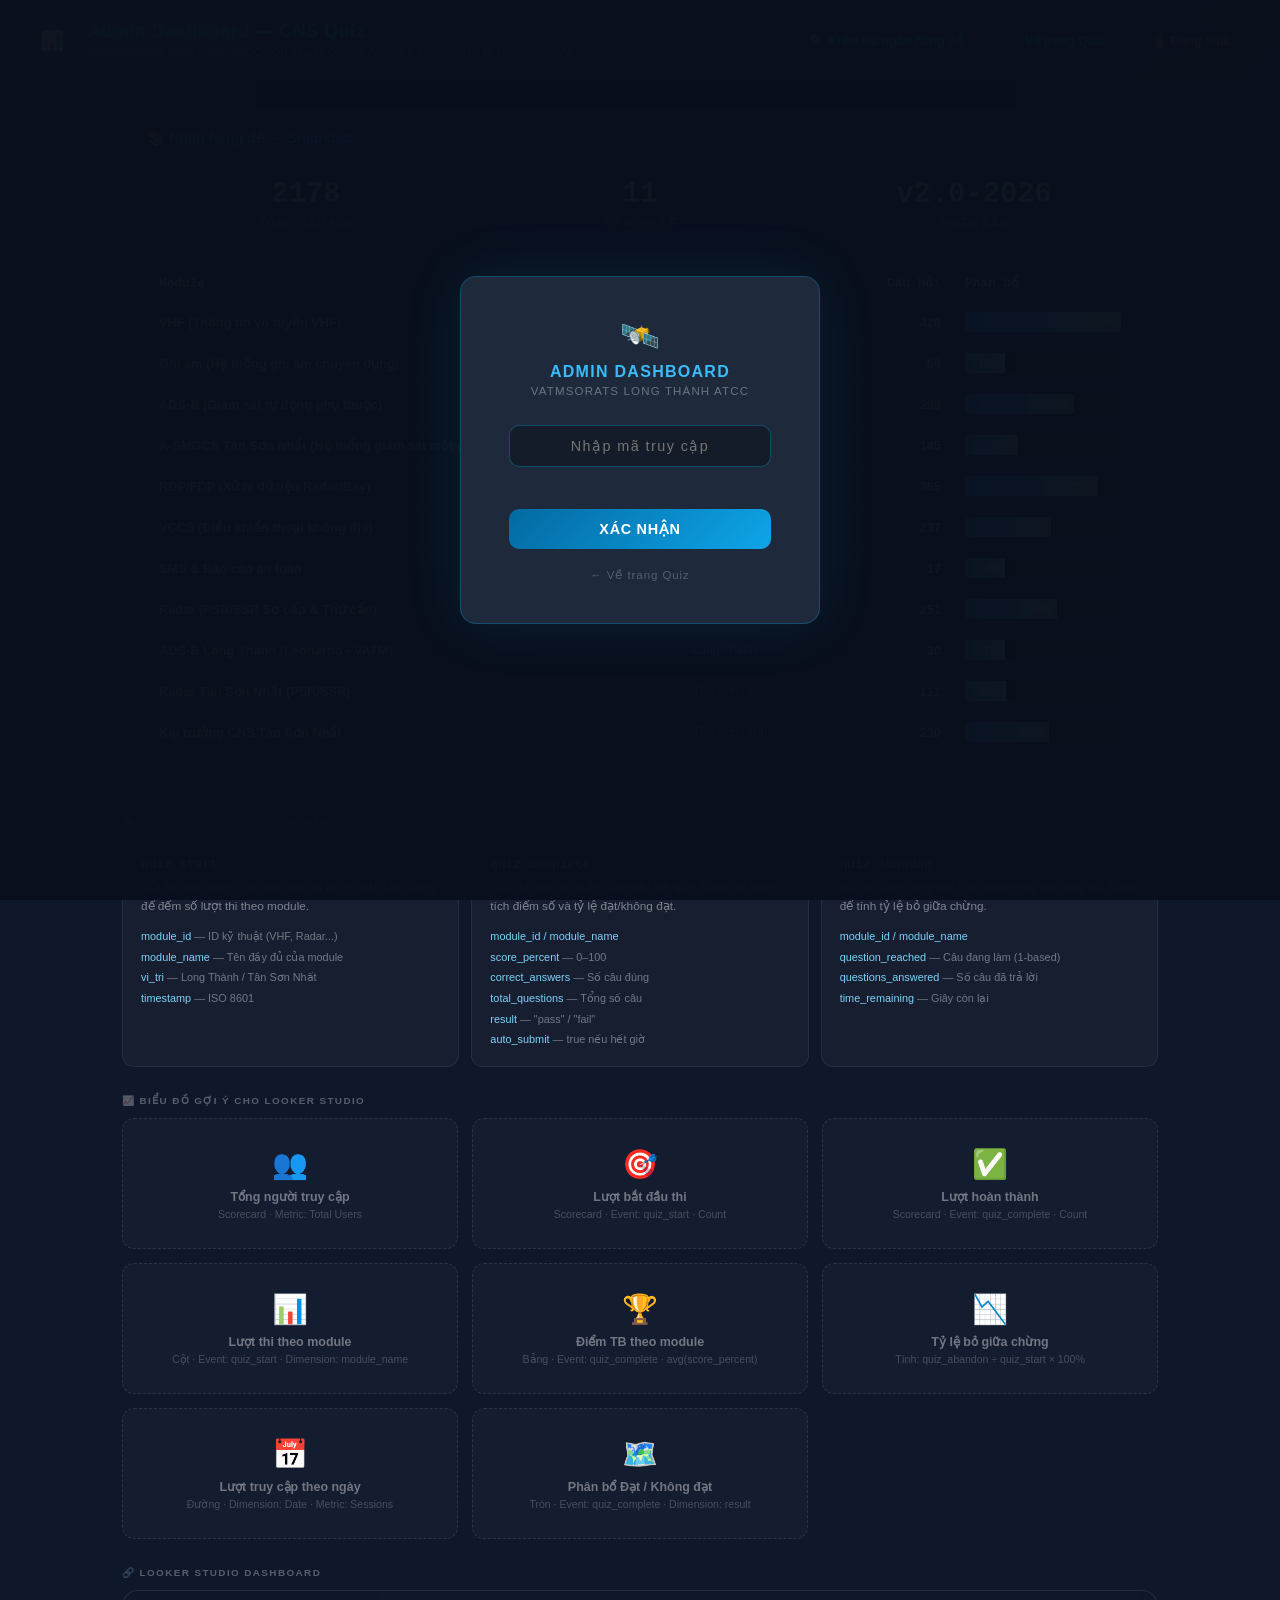
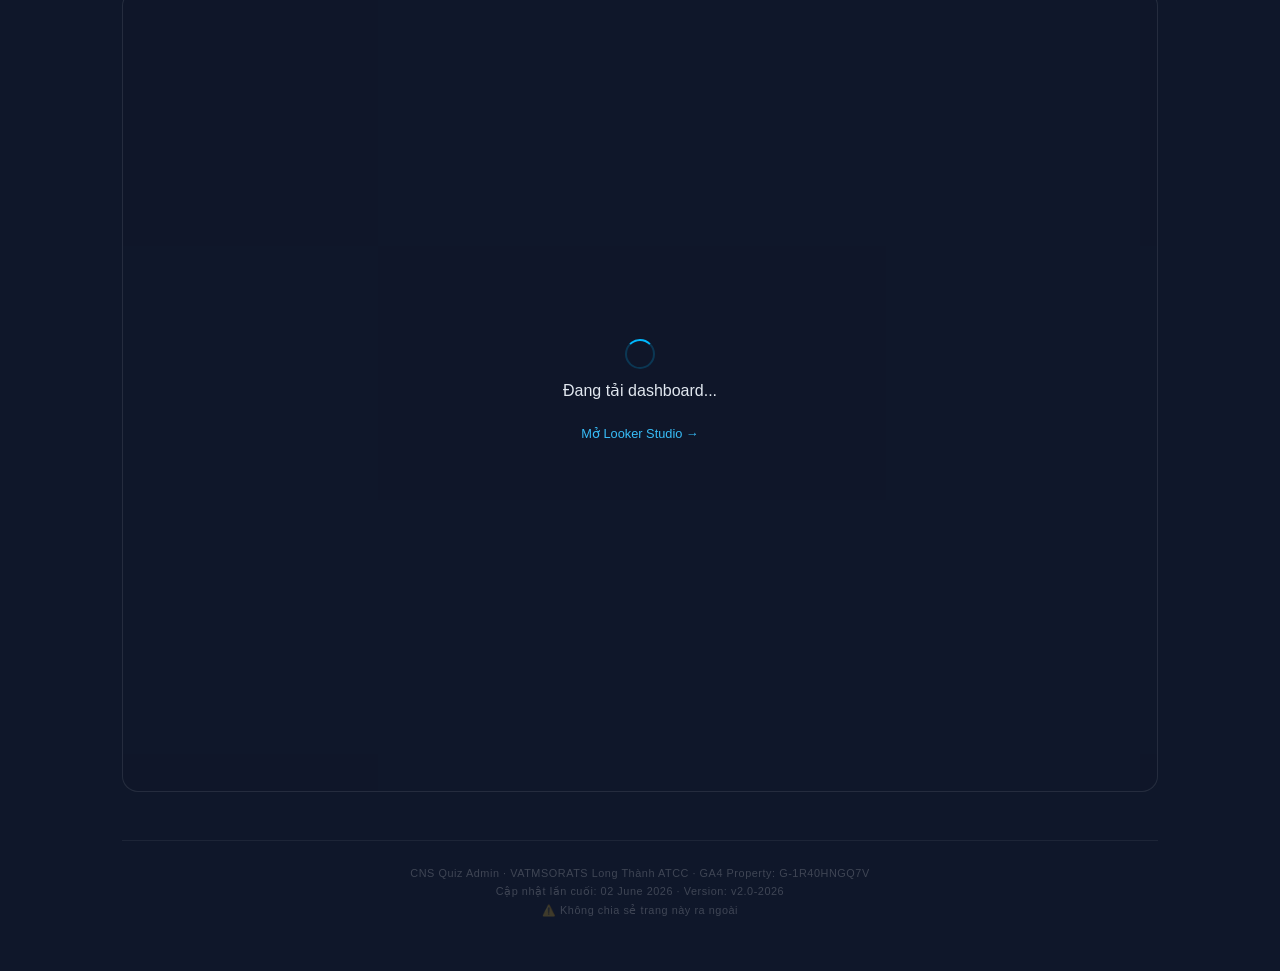
==== admin.html @ 186f0f6c "fix: admin.html - extract location from moduleName (Long Thành / Tân Sơn Nhất)" ====
<!DOCTYPE html>
<html lang="vi">
<head>
  <meta charset="UTF-8">
  <meta name="viewport" content="width=device-width, initial-scale=1.0">
  <title>Admin Dashboard — CNS Quiz VATMSORATS</title>
  <!-- Admin Access Control -->
  <script>
  (function() {
    const PASS = btoa('longthanhtwr');
    const KEY  = 'admin_auth';
    if (sessionStorage.getItem(KEY) === 'ok') return;
    const overlay = document.createElement('div');
    overlay.id = 'auth-overlay';
    overlay.style.cssText = `
      position:fixed;inset:0;z-index:99999;
      background:rgba(10,15,28,0.97);
      display:flex;align-items:center;justify-content:center;
      font-family:'Segoe UI',sans-serif;
    `;
    overlay.innerHTML = `
      <div style="
        background:#1e293b;border:1px solid rgba(0,185,255,0.25);
        border-radius:16px;padding:40px 48px;text-align:center;
        max-width:360px;width:90%;box-shadow:0 0 60px rgba(0,185,255,0.1);
      ">
        <div style="font-size:2rem;margin-bottom:8px">🛰️</div>
        <div style="font-size:1rem;font-weight:700;color:#38bdf8;
          letter-spacing:.08em;margin-bottom:4px">
          ADMIN DASHBOARD
        </div>
        <div style="font-size:0.72rem;color:rgba(255,255,255,0.35);
          letter-spacing:.1em;text-transform:uppercase;margin-bottom:28px">
          VATMSORATS Long Thành ATCC
        </div>
        <input id="auth-input" type="password"
          placeholder="Nhập mã truy cập"
          style="
            width:100%;padding:12px 16px;border-radius:10px;
            border:1px solid rgba(0,185,255,0.3);
            background:rgba(0,0,0,0.3);color:#e2e8f0;
            font-size:0.9rem;outline:none;margin-bottom:12px;
            text-align:center;letter-spacing:.1em;
            transition:all 0.1s ease;
          "
        />
        <div id="auth-err" style="
          color:#f87171;font-size:0.75rem;
          min-height:18px;margin-bottom:12px;
        "></div>
        <button id="auth-btn" style="
          width:100%;padding:12px;border-radius:10px;
          background:linear-gradient(135deg,#0369a1,#0ea5e9);
          border:none;color:#fff;font-size:0.9rem;font-weight:600;
          cursor:pointer;letter-spacing:.05em;
          transition:background 0.2s;
        ">XÁC NHẬN</button>
        <div style="margin-top:16px">
          <a href="index.html" style="
            color:rgba(255,255,255,0.25);font-size:0.72rem;
            text-decoration:none;letter-spacing:.08em;
          ">← Về trang Quiz</a>
        </div>
      </div>
    `;
    document.documentElement.appendChild(overlay);
    function shake() {
      const input = document.getElementById('auth-input');
      input.style.animation = 'shake 0.3s ease-in-out 2';
      setTimeout(() => { input.style.animation = ''; }, 600);
    }
    function check() {
      const val = document.getElementById('auth-input').value.trim();
      if (btoa(val) === PASS) {
        sessionStorage.setItem(KEY, 'ok');
        overlay.remove();
      } else {
        const err = document.getElementById('auth-err');
        err.textContent = '❌ Mã không đúng — thử lại';
        document.getElementById('auth-input').value = '';
        document.getElementById('auth-input').focus();
        shake();
        setTimeout(() => { err.textContent = ''; }, 3000);
      }
    }
    document.addEventListener('DOMContentLoaded', function() {
      const style = document.createElement('style');
      style.textContent = `
        @keyframes shake {
          0%, 100% { transform: translateX(0); }
          25% { transform: translateX(-10px); }
          75% { transform: translateX(10px); }
        }
      `;
      document.head.appendChild(style);
      document.getElementById('auth-btn').addEventListener('click', check);
      document.getElementById('auth-input').addEventListener('keydown', function(e) {
        if (e.key === 'Enter') check();
      });
      document.getElementById('auth-input').focus();
    });
  })();
  </script>
  <!-- Google Analytics 4 — G-1R40HNGQ7V -->
  <script async src="https://www.googletagmanager.com/gtag/js?id=G-1R40HNGQ7V"></script>
  <script>
    window.dataLayer = window.dataLayer || [];
    function gtag(){dataLayer.push(arguments);}
    gtag('js', new Date());
    gtag('config', 'G-1R40HNGQ7V', { page_title: 'CNS Quiz Admin Dashboard' });
  </script>
  <style>
    * { margin: 0; padding: 0; box-sizing: border-box; }
    body {
      font-family: 'Segoe UI', sans-serif;
      background: #0f172a;
      color: #e2e8f0;
      min-height: 100vh;
    }
    .header {
      background: linear-gradient(135deg, #1e3a5f, #0f172a);
      padding: 20px 32px;
      border-bottom: 1px solid rgba(0,185,255,0.2);
      display: flex;
      align-items: center;
      gap: 16px;
    }
    .header-icon {
      width: 40px; height: 40px;
      background: rgba(0,185,255,0.12);
      border: 1px solid rgba(0,185,255,0.3);
      border-radius: 10px;
      display: flex; align-items: center; justify-content: center;
      font-size: 1.2rem;
    }
    .header h1 { font-size: 1.1rem; font-weight: 700; color: #00b9ff; letter-spacing: 0.04em; }
    .header p  { font-size: 0.72rem; color: rgba(255,255,255,0.38); margin-top: 3px; }
    .header-actions {
      margin-left: auto;
      display: flex;
      gap: 12px;
      align-items: center;
    }
    .nav-btn {
      padding: 8px 16px;
      background: rgba(0,185,255,0.08);
      border: 1px solid rgba(0,185,255,0.25);
      border-radius: 8px;
      color: #00b9ff;
      text-decoration: none;
      font-size: 0.78rem;
      font-weight: 600;
      transition: background 0.2s;
      cursor: pointer;
      white-space: nowrap;
    }
    .nav-btn:hover { background: rgba(0,185,255,0.18); }

    .logout-btn {
      padding: 8px 16px;
      background: rgba(239, 68, 68, 0.08);
      border: 1px solid rgba(239, 68, 68, 0.25);
      border-radius: 8px;
      color: #f87171;
      font-size: 0.78rem;
      font-weight: 600;
      transition: background 0.2s;
      cursor: pointer;
      white-space: nowrap;
    }
    .logout-btn:hover { background: rgba(239, 68, 68, 0.18); }

    .container { padding: 28px 32px; max-width: 1100px; margin: 0 auto; }

    .section-label {
      font-size: 0.62rem; font-weight: 700;
      color: rgba(255,255,255,0.3);
      letter-spacing: 0.14em; text-transform: uppercase;
      margin: 28px 0 12px;
    }

    /* ── Stats Snapshot ── */
    .stats-snapshot {
      background: rgba(255,255,255,0.03);
      border: 1px solid rgba(0,185,255,0.2);
      border-radius: 14px;
      padding: 20px 24px;
      margin-bottom: 24px;
    }
    .stats-snapshot h2 {
      font-size: 0.9rem; font-weight: 700; color: #00b9ff;
      margin-bottom: 16px;
      display: flex; align-items: center; gap: 8px;
    }
    .stats-header {
      display: grid;
      grid-template-columns: repeat(auto-fit, minmax(180px, 1fr));
      gap: 16px;
      margin-bottom: 20px;
    }
    .stat-card {
      background: rgba(0,185,255,0.08);
      border: 1px solid rgba(0,185,255,0.15);
      border-radius: 10px;
      padding: 14px 16px;
      text-align: center;
    }
    .stat-card .stat-value {
      font-size: 1.8rem; font-weight: 700; color: #7ff0c4;
      font-family: 'Courier New', monospace;
    }
    .stat-card .stat-label {
      font-size: 0.7rem; color: rgba(255,255,255,0.5);
      text-transform: uppercase;
      letter-spacing: 0.08em;
      margin-top: 6px;
    }
    .modules-table {
      width: 100%;
      border-collapse: collapse;
      font-size: 0.8rem;
      margin-bottom: 16px;
    }
    .modules-table th {
      text-align: left;
      padding: 10px 12px;
      border-bottom: 1px solid rgba(0,185,255,0.2);
      color: #7ff0c4;
      font-weight: 700;
      font-family: 'Courier New', monospace;
    }
    .modules-table td {
      padding: 10px 12px;
      border-bottom: 1px solid rgba(255,255,255,0.05);
      color: rgba(255,255,255,0.7);
    }
    .modules-table tr:last-child td {
      border-bottom: none;
    }
    .bar-container {
      background: rgba(0,0,0,0.2);
      border-radius: 4px;
      height: 20px;
      overflow: hidden;
      display: flex;
      align-items: center;
      min-width: 60px;
    }
    .bar-fill {
      background: linear-gradient(90deg, #0ea5e9, #7ff0c4);
      height: 100%;
      display: flex;
      align-items: center;
      justify-content: flex-end;
      padding-right: 6px;
      font-size: 0.65rem;
      font-weight: 700;
      color: #fff;
    }

    /* ── Alert / notice ── */
    .alert {
      display: flex; gap: 14px; align-items: flex-start;
      border-radius: 12px; padding: 16px 20px; margin-bottom: 20px;
      font-size: 0.8rem; line-height: 1.65;
    }
    .alert-warn {
      background: rgba(245,158,11,0.08);
      border: 1px solid rgba(245,158,11,0.25);
      color: rgba(255,255,255,0.65);
    }
    .alert-warn .alert-icon { color: #f59e0b; font-size: 1.1rem; flex-shrink: 0; margin-top: 2px; }
    .alert-warn strong { color: #fbbf24; }

    .alert-info {
      background: rgba(0,185,255,0.06);
      border: 1px solid rgba(0,185,255,0.18);
      color: rgba(255,255,255,0.6);
    }
    .alert-info .alert-icon { color: #00b9ff; font-size: 1.1rem; flex-shrink: 0; margin-top: 2px; }
    .alert-info strong { color: #38bdf8; }
    .alert-info code {
      background: rgba(0,185,255,0.12); border-radius: 4px;
      padding: 1px 6px; font-size: 0.78rem; color: #7dd3fc;
    }

    /* ── Steps card ── */
    .steps-card {
      background: rgba(255,255,255,0.03);
      border: 1px solid rgba(255,255,255,0.07);
      border-radius: 14px;
      padding: 20px 24px;
      margin-bottom: 16px;
    }
    .steps-card h3 {
      font-size: 0.82rem; font-weight: 700; color: #00b9ff; margin-bottom: 14px;
      display: flex; align-items: center; gap: 8px;
    }
    .steps-card ol {
      padding-left: 18px;
      font-size: 0.78rem; color: rgba(255,255,255,0.55); line-height: 2.1;
    }
    .steps-card ol li strong { color: rgba(255,255,255,0.85); }
    .steps-card a { color: #38bdf8; text-underline-offset: 3px; }

    /* ── Events reference table ── */
    .events-grid {
      display: grid;
      grid-template-columns: repeat(auto-fill, minmax(300px, 1fr));
      gap: 12px;
      margin-bottom: 24px;
    }
    .event-card {
      background: rgba(255,255,255,0.03);
      border: 1px solid rgba(255,255,255,0.07);
      border-radius: 12px;
      padding: 16px 18px;
    }
    .event-card .event-name {
      font-family: monospace; font-size: 0.8rem; font-weight: 700;
      color: #a78bfa; margin-bottom: 6px;
    }
    .event-card .event-desc {
      font-size: 0.74rem; color: rgba(255,255,255,0.45); line-height: 1.6; margin-bottom: 10px;
    }
    .event-card .params { font-size: 0.68rem; color: rgba(255,255,255,0.3); line-height: 1.9; }
    .event-card .param-key { color: #7dd3fc; }
    .event-card .param-val { color: rgba(255,255,255,0.4); }

    /* ── Charts placeholder ── */
    .charts-grid {
      display: grid;
      grid-template-columns: repeat(auto-fill, minmax(260px, 1fr));
      gap: 14px; margin-bottom: 24px;
    }
    .chart-placeholder {
      background: rgba(255,255,255,0.025);
      border: 1px dashed rgba(255,255,255,0.1);
      border-radius: 12px;
      padding: 28px 16px;
      text-align: center;
    }
    .chart-placeholder .chart-icon { font-size: 1.8rem; margin-bottom: 8px; }
    .chart-placeholder .chart-name { font-size: 0.78rem; font-weight: 700; color: rgba(255,255,255,0.4); }
    .chart-placeholder .chart-desc { font-size: 0.66rem; color: rgba(255,255,255,0.22); margin-top: 4px; }

    /* ── Embed wrap ── */
    .embed-wrap {
      background: rgba(255,255,255,0.025);
      border: 1px solid rgba(255,255,255,0.07);
      border-radius: 16px;
      overflow: hidden;
      position: relative;
    }
    .embed-placeholder {
      padding: 56px 32px; text-align: center;
      color: rgba(255,255,255,0.18); font-size: 0.82rem; line-height: 2;
    }
    .embed-placeholder span {
      display: block; font-size: 0.68rem;
      color: rgba(255,255,255,0.12); margin-top: 6px;
    }
    .embed-loading {
      display: none;
      position: absolute; top: 0; left: 0; right: 0; bottom: 0;
      background: rgba(15,23,42,0.9);
      border-radius: 16px;
      display: flex;
      align-items: center;
      justify-content: center;
      flex-direction: column;
      gap: 12px;
      z-index: 10;
    }
    .embed-loading.active {
      display: flex;
    }
    .spinner {
      width: 30px; height: 30px;
      border: 2px solid rgba(0,185,255,0.2);
      border-top-color: #00b9ff;
      border-radius: 50%;
      animation: spin 0.8s linear infinite;
    }
    @keyframes spin {
      to { transform: rotate(360deg); }
    }
    .embed-fallback {
      margin-top: 12px;
    }
    .embed-fallback a {
      color: #38bdf8;
      text-decoration: none;
      font-size: 0.8rem;
    }
    .embed-fallback a:hover { text-decoration: underline; }

    /* ── Footer ── */
    .footer {
      margin-top: 48px; padding: 20px 0;
      border-top: 1px solid rgba(255,255,255,0.06);
      font-size: 0.68rem; color: rgba(255,255,255,0.2);
      text-align: center; letter-spacing: 0.05em;
    }
    .footer-line {
      margin: 6px 0;
    }

    @media (max-width: 640px) {
      .header { flex-direction: column; align-items: flex-start; gap: 12px; }
      .header-actions { width: 100%; margin-left: 0; gap: 8px; flex-wrap: wrap; }
      .nav-btn, .logout-btn { flex: 1; min-width: 120px; }
      .modules-table { font-size: 0.7rem; }
      .modules-table th, .modules-table td { padding: 8px 10px; }
    }
  </style>
</head>
<body>

<!-- HEADER -->
<div class="header">
  <div class="header-icon">📊</div>
  <div>
    <h1>Admin Dashboard — CNS Quiz</h1>
    <p>VATMSORATS Long Thành ATCC · Dữ liệu từ Google Analytics 4 · Property: G-1R40HNGQ7V</p>
  </div>
  <div class="header-actions">
    <a href="check.html" class="nav-btn" target="_blank">🔍 Kiểm tra ngân hàng đề</a>
    <a href="index.html" class="nav-btn">← Về trang Quiz</a>
    <button class="logout-btn" id="logout-btn">🚪 Đăng xuất</button>
  </div>
</div>

<div class="container">

  <!-- STATS SNAPSHOT -->
  <div class="stats-snapshot">
    <h2>📚 Ngân hàng đề — Snapshot</h2>
    <div class="stats-header">
      <div class="stat-card">
        <div class="stat-value" id="total-questions">0</div>
        <div class="stat-label">Tổng câu hỏi</div>
      </div>
      <div class="stat-card">
        <div class="stat-value" id="total-modules">0</div>
        <div class="stat-label">Số Module</div>
      </div>
      <div class="stat-card">
        <div class="stat-value">v2.0-2026</div>
        <div class="stat-label">Phiên bản</div>
      </div>
    </div>
    <table class="modules-table">
      <thead>
        <tr>
          <th>Module</th>
          <th>Vị trí</th>
          <th style="text-align: right;">Câu hỏi</th>
          <th style="width: 180px;">Phân bổ</th>
        </tr>
      </thead>
      <tbody id="modules-tbody">
        <tr><td colspan="4" style="text-align: center; padding: 20px;">Đang tải dữ liệu...</td></tr>
      </tbody>
    </table>
  </div>

  <!-- EVENTS REFERENCE -->
  <div class="section-label">📡 Custom Events đã tích hợp</div>

  <div class="events-grid">
    <div class="event-card">
      <div class="event-name">quiz_start</div>
      <div class="event-desc">Gửi khi user bấm "Vào làm bài" và bài thi bắt đầu. Dùng để đếm số lượt thi theo module.</div>
      <div class="params">
        <div><span class="param-key">module_id</span> <span class="param-val">— ID kỹ thuật (VHF, Radar...)</span></div>
        <div><span class="param-key">module_name</span> <span class="param-val">— Tên đầy đủ của module</span></div>
        <div><span class="param-key">vi_tri</span> <span class="param-val">— Long Thành / Tân Sơn Nhất</span></div>
        <div><span class="param-key">timestamp</span> <span class="param-val">— ISO 8601</span></div>
      </div>
    </div>

    <div class="event-card">
      <div class="event-name">quiz_complete</div>
      <div class="event-desc">Gửi khi nộp bài (bấm nút hoặc hết giờ). Dùng để phân tích điểm số và tỷ lệ đạt/không đạt.</div>
      <div class="params">
        <div><span class="param-key">module_id / module_name</span></div>
        <div><span class="param-key">score_percent</span> <span class="param-val">— 0–100</span></div>
        <div><span class="param-key">correct_answers</span> <span class="param-val">— Số câu đúng</span></div>
        <div><span class="param-key">total_questions</span> <span class="param-val">— Tổng số câu</span></div>
        <div><span class="param-key">result</span> <span class="param-val">— "pass" / "fail"</span></div>
        <div><span class="param-key">auto_submit</span> <span class="param-val">— true nếu hết giờ</span></div>
      </div>
    </div>

    <div class="event-card">
      <div class="event-name">quiz_abandon</div>
      <div class="event-desc">Gửi khi user đóng tab / rời trang trong khi đang thi. Dùng để tính tỷ lệ bỏ giữa chừng.</div>
      <div class="params">
        <div><span class="param-key">module_id / module_name</span></div>
        <div><span class="param-key">question_reached</span> <span class="param-val">— Câu đang làm (1-based)</span></div>
        <div><span class="param-key">questions_answered</span> <span class="param-val">— Số câu đã trả lời</span></div>
        <div><span class="param-key">time_remaining</span> <span class="param-val">— Giây còn lại</span></div>
      </div>
    </div>
  </div>

  <!-- BIỂU ĐỒ GỢI Ý -->
  <div class="section-label">📈 Biểu đồ gợi ý cho Looker Studio</div>

  <div class="charts-grid">
    <div class="chart-placeholder">
      <div class="chart-icon">👥</div>
      <div class="chart-name">Tổng người truy cập</div>
      <div class="chart-desc">Scorecard · Metric: Total Users</div>
    </div>
    <div class="chart-placeholder">
      <div class="chart-icon">🎯</div>
      <div class="chart-name">Lượt bắt đầu thi</div>
      <div class="chart-desc">Scorecard · Event: quiz_start · Count</div>
    </div>
    <div class="chart-placeholder">
      <div class="chart-icon">✅</div>
      <div class="chart-name">Lượt hoàn thành</div>
      <div class="chart-desc">Scorecard · Event: quiz_complete · Count</div>
    </div>
    <div class="chart-placeholder">
      <div class="chart-icon">📊</div>
      <div class="chart-name">Lượt thi theo module</div>
      <div class="chart-desc">Cột · Event: quiz_start · Dimension: module_name</div>
    </div>
    <div class="chart-placeholder">
      <div class="chart-icon">🏆</div>
      <div class="chart-name">Điểm TB theo module</div>
      <div class="chart-desc">Bảng · Event: quiz_complete · avg(score_percent)</div>
    </div>
    <div class="chart-placeholder">
      <div class="chart-icon">📉</div>
      <div class="chart-name">Tỷ lệ bỏ giữa chừng</div>
      <div class="chart-desc">Tính: quiz_abandon ÷ quiz_start × 100%</div>
    </div>
    <div class="chart-placeholder">
      <div class="chart-icon">📅</div>
      <div class="chart-name">Lượt truy cập theo ngày</div>
      <div class="chart-desc">Đường · Dimension: Date · Metric: Sessions</div>
    </div>
    <div class="chart-placeholder">
      <div class="chart-icon">🗺️</div>
      <div class="chart-name">Phân bổ Đạt / Không đạt</div>
      <div class="chart-desc">Tròn · Event: quiz_complete · Dimension: result</div>
    </div>
  </div>

  <!-- EMBED LOOKER STUDIO -->
  <div class="section-label">🔗 Looker Studio Dashboard</div>

  <div class="embed-wrap">
    <div class="embed-loading active" id="embed-loading">
      <div class="spinner"></div>
      <div>Đang tải dashboard...</div>
      <div class="embed-fallback">
        <a href="https://datastudio.google.com/embed/reporting/55b16826-03f7-49b2-8b88-ed35470ecead/page/v1VzF" target="_blank">Mở Looker Studio →</a>
      </div>
    </div>
    <iframe
      width="100%"
      height="800"
      src="https://datastudio.google.com/embed/reporting/55b16826-03f7-49b2-8b88-ed35470ecead/page/v1VzF"
      frameborder="0"
      style="border:0;display:block;width:100%;min-height:800px"
      allowfullscreen
      sandbox="allow-storage-access-by-user-activation allow-scripts allow-same-origin allow-popups allow-popups-to-escape-sandbox"
      onload="document.getElementById('embed-loading').classList.remove('active')">
    </iframe>
  </div>

  <div class="footer">
    <div class="footer-line">CNS Quiz Admin · VATMSORATS Long Thành ATCC · GA4 Property: G-1R40HNGQ7V</div>
    <div class="footer-line">Cập nhật lần cuối: 02 June 2026 · Version: v2.0-2026</div>
    <div class="footer-line">⚠️ Không chia sẻ trang này ra ngoài</div>
  </div>

</div>

<!-- Load Questions Bank & Initialize Stats -->
<script src="js/questions.js"></script>
<script>
  // Logout button
  document.getElementById('logout-btn').addEventListener('click', function() {
    sessionStorage.removeItem('admin_auth');
    location.reload();
  });

  // Auto-hide iframe loading placeholder after 3 seconds (fallback)
  setTimeout(function() {
    const embedLoading = document.getElementById('embed-loading');
    if (embedLoading && embedLoading.classList.contains('active')) {
      embedLoading.classList.remove('active');
    }
  }, 3000);

  // Load stats from questionBank
  function loadStats() {
    if (typeof questionBank === 'undefined') {
      console.warn('questionBank not loaded');
      return;
    }

    const modules = {};
    let totalQuestions = 0;

    // Parse questionBank to extract module data
    for (const q of questionBank) {
      const moduleId = q.module || 'Unknown';
      const moduleName = q.moduleName || moduleId;

      // Extract location from moduleName
      let viTri = '—';
      if (moduleName.includes('Long Thành')) {
        viTri = 'Long Thành';
      } else if (moduleName.includes('Tân Sơn Nhất') || moduleName.includes('TSN')) {
        viTri = 'Tân Sơn Nhất';
      }

      if (!modules[moduleId]) {
        modules[moduleId] = {
          name: moduleName,
          viTri: viTri,
          count: 0
        };
      }
      modules[moduleId].count++;
      totalQuestions++;
    }

    // Update total stats
    document.getElementById('total-questions').textContent = totalQuestions;
    document.getElementById('total-modules').textContent = Object.keys(modules).length;

    // Build modules table
    const tbody = document.getElementById('modules-tbody');
    tbody.innerHTML = '';

    const maxCount = Math.max(...Object.values(modules).map(m => m.count));

    for (const [moduleId, data] of Object.entries(modules)) {
      const percent = Math.round((data.count / maxCount) * 100);
      const row = document.createElement('tr');
      row.innerHTML = `
        <td><strong>${data.name}</strong></td>
        <td style="font-size: 0.75rem; color: rgba(255,255,255,0.5);">${data.viTri}</td>
        <td style="text-align: right; font-weight: 600; color: #7ff0c4;">${data.count}</td>
        <td>
          <div class="bar-container">
            <div class="bar-fill" style="width: ${percent}%; min-width: 40px;">
              ${data.count > 0 ? percent + '%' : ''}
            </div>
          </div>
        </td>
      `;
      tbody.appendChild(row);
    }
  }

  // Initialize on page load
  document.addEventListener('DOMContentLoaded', loadStats);
</script>

</body>
</html>
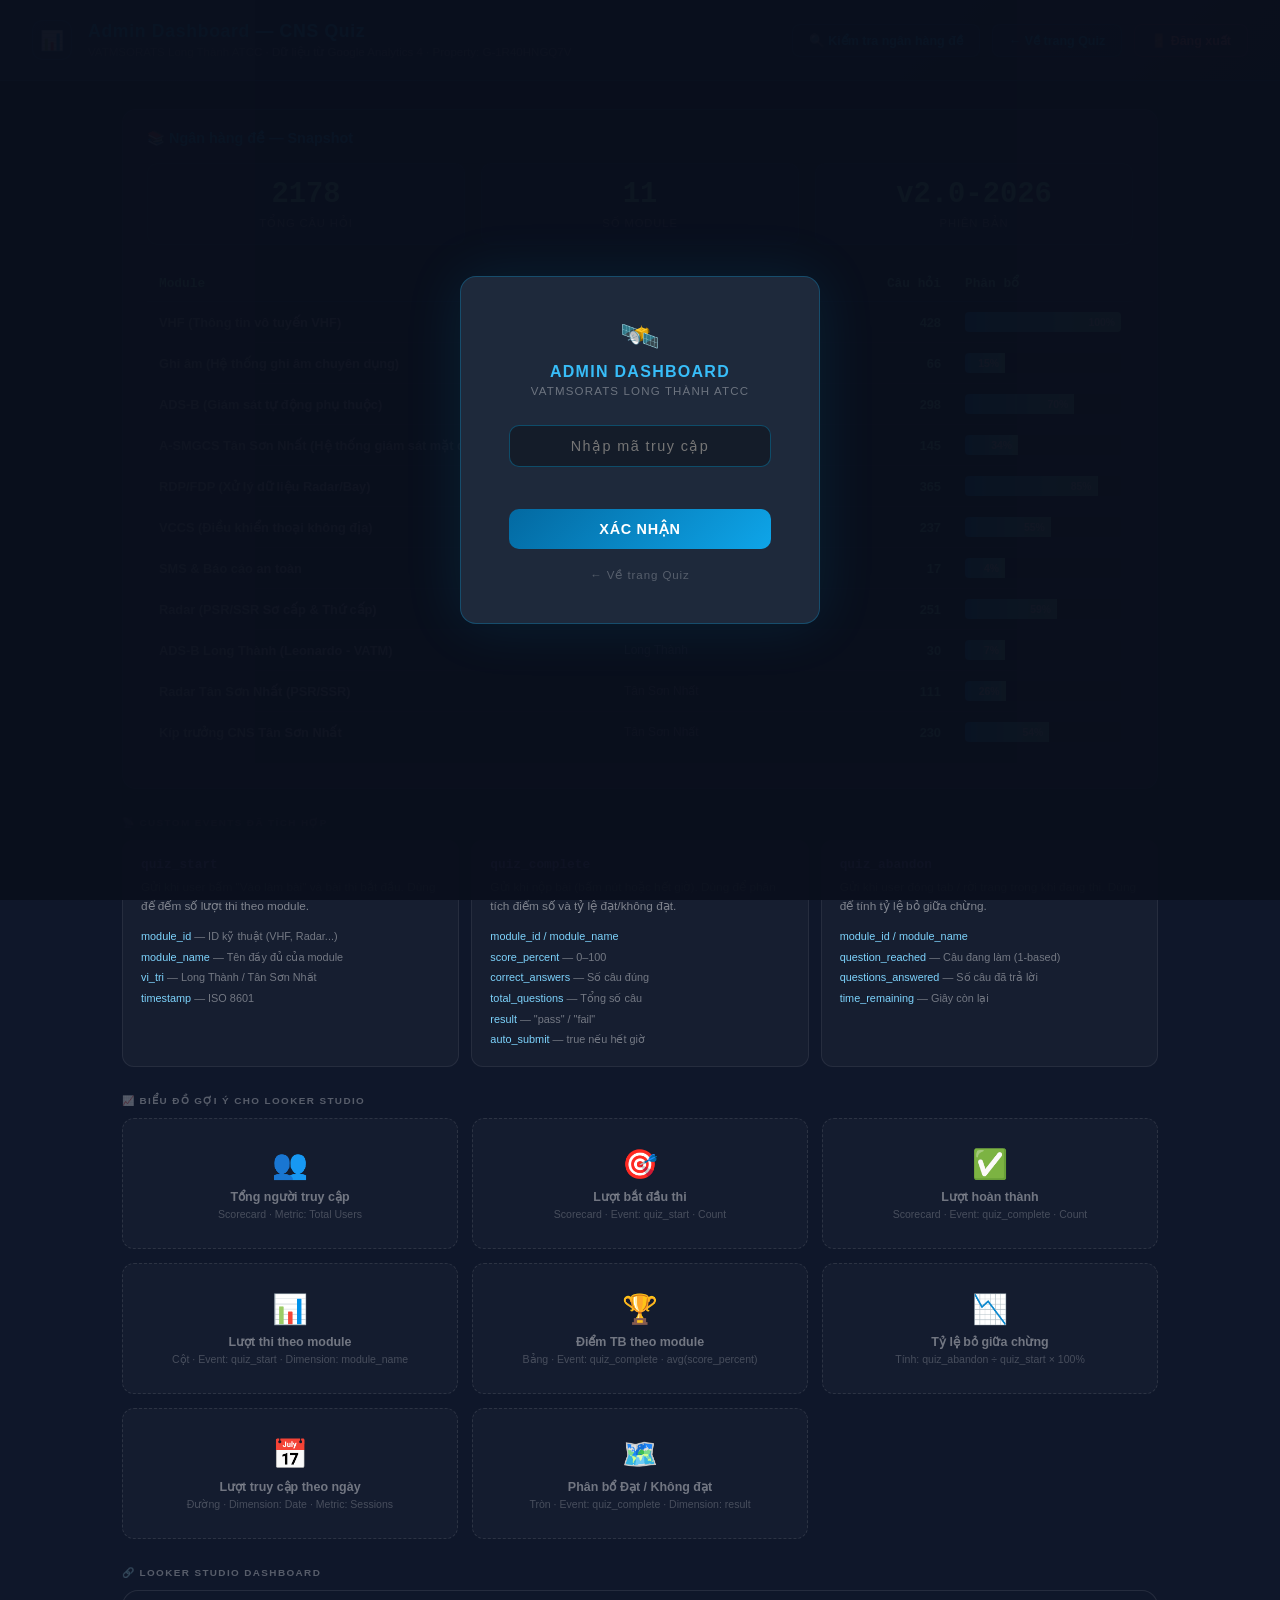
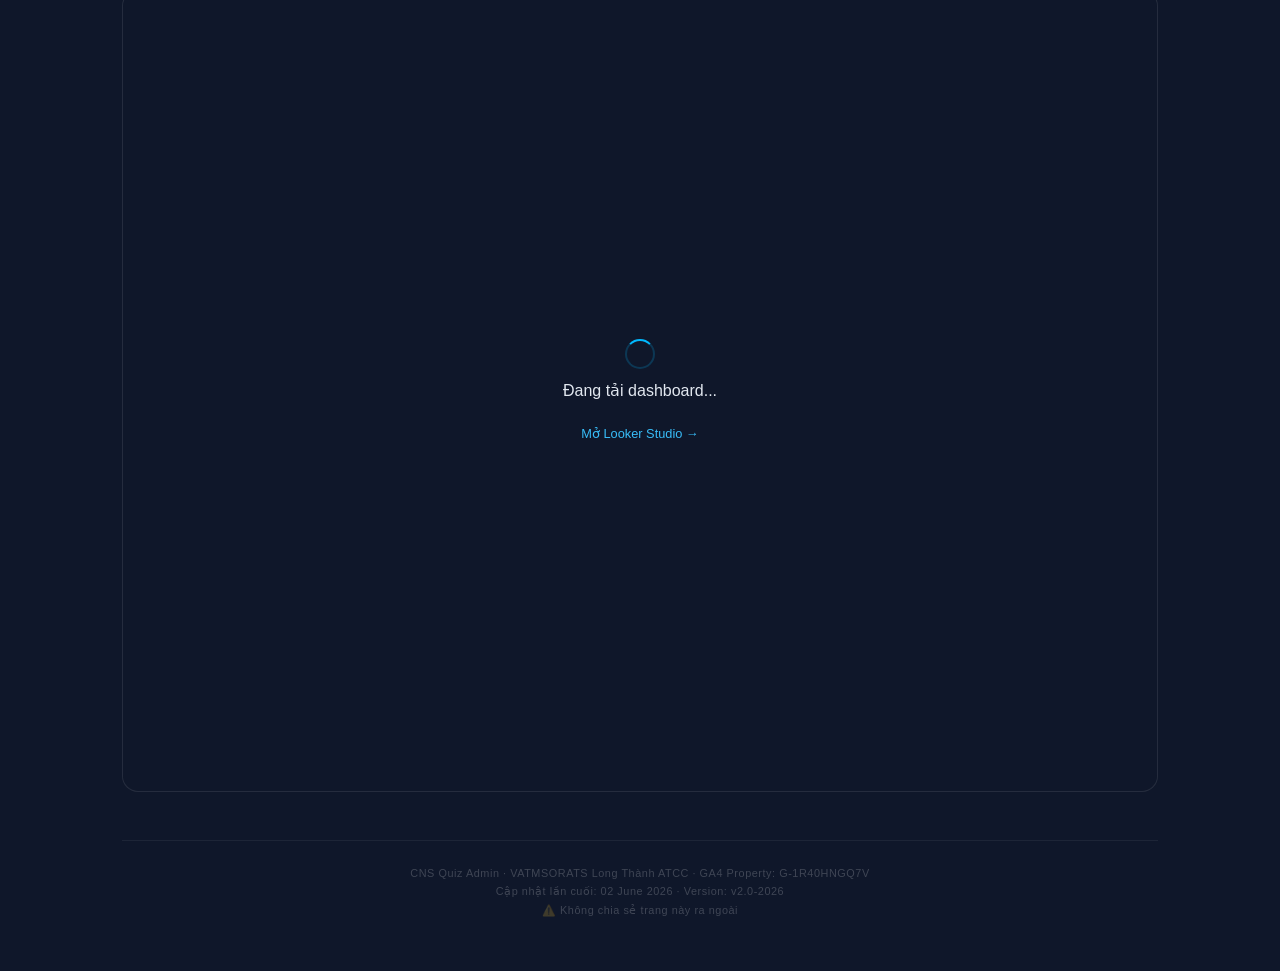
==== commit 1c3a5411: "fix: admin.html - ADS-B (Thales) → Tân Sơn Nhất, ADS-B Leonardo → Long Thành" ====
--- a/admin.html
+++ b/admin.html
@@ -606,6 +606,21 @@
       return;
     }
 
+    // Module location mapping
+    const moduleLocation = {
+      'A-SGMCS': 'Tân Sơn Nhất',
+      'ADS-B': 'Tân Sơn Nhất',
+      'ADS-B-LT': 'Long Thành',
+      'Ghi âm': 'Tân Sơn Nhất',
+      'KipTruong-TSN': 'Tân Sơn Nhất',
+      'RDP/FDP': 'Long Thành',
+      'Radar': 'Long Thành',
+      'Radar-TSN': 'Tân Sơn Nhất',
+      'SMS': 'Long Thành + Tân Sơn Nhất',
+      'VCCS': 'Tân Sơn Nhất',
+      'VHF': 'Long Thành + Tân Sơn Nhất'
+    };
+
     const modules = {};
     let totalQuestions = 0;
 
@@ -613,14 +628,7 @@
     for (const q of questionBank) {
       const moduleId = q.module || 'Unknown';
       const moduleName = q.moduleName || moduleId;
-
-      // Extract location from moduleName
-      let viTri = '—';
-      if (moduleName.includes('Long Thành')) {
-        viTri = 'Long Thành';
-      } else if (moduleName.includes('Tân Sơn Nhất') || moduleName.includes('TSN')) {
-        viTri = 'Tân Sơn Nhất';
-      }
+      const viTri = moduleLocation[moduleId] || 'Long Thành';
 
       if (!modules[moduleId]) {
         modules[moduleId] = {
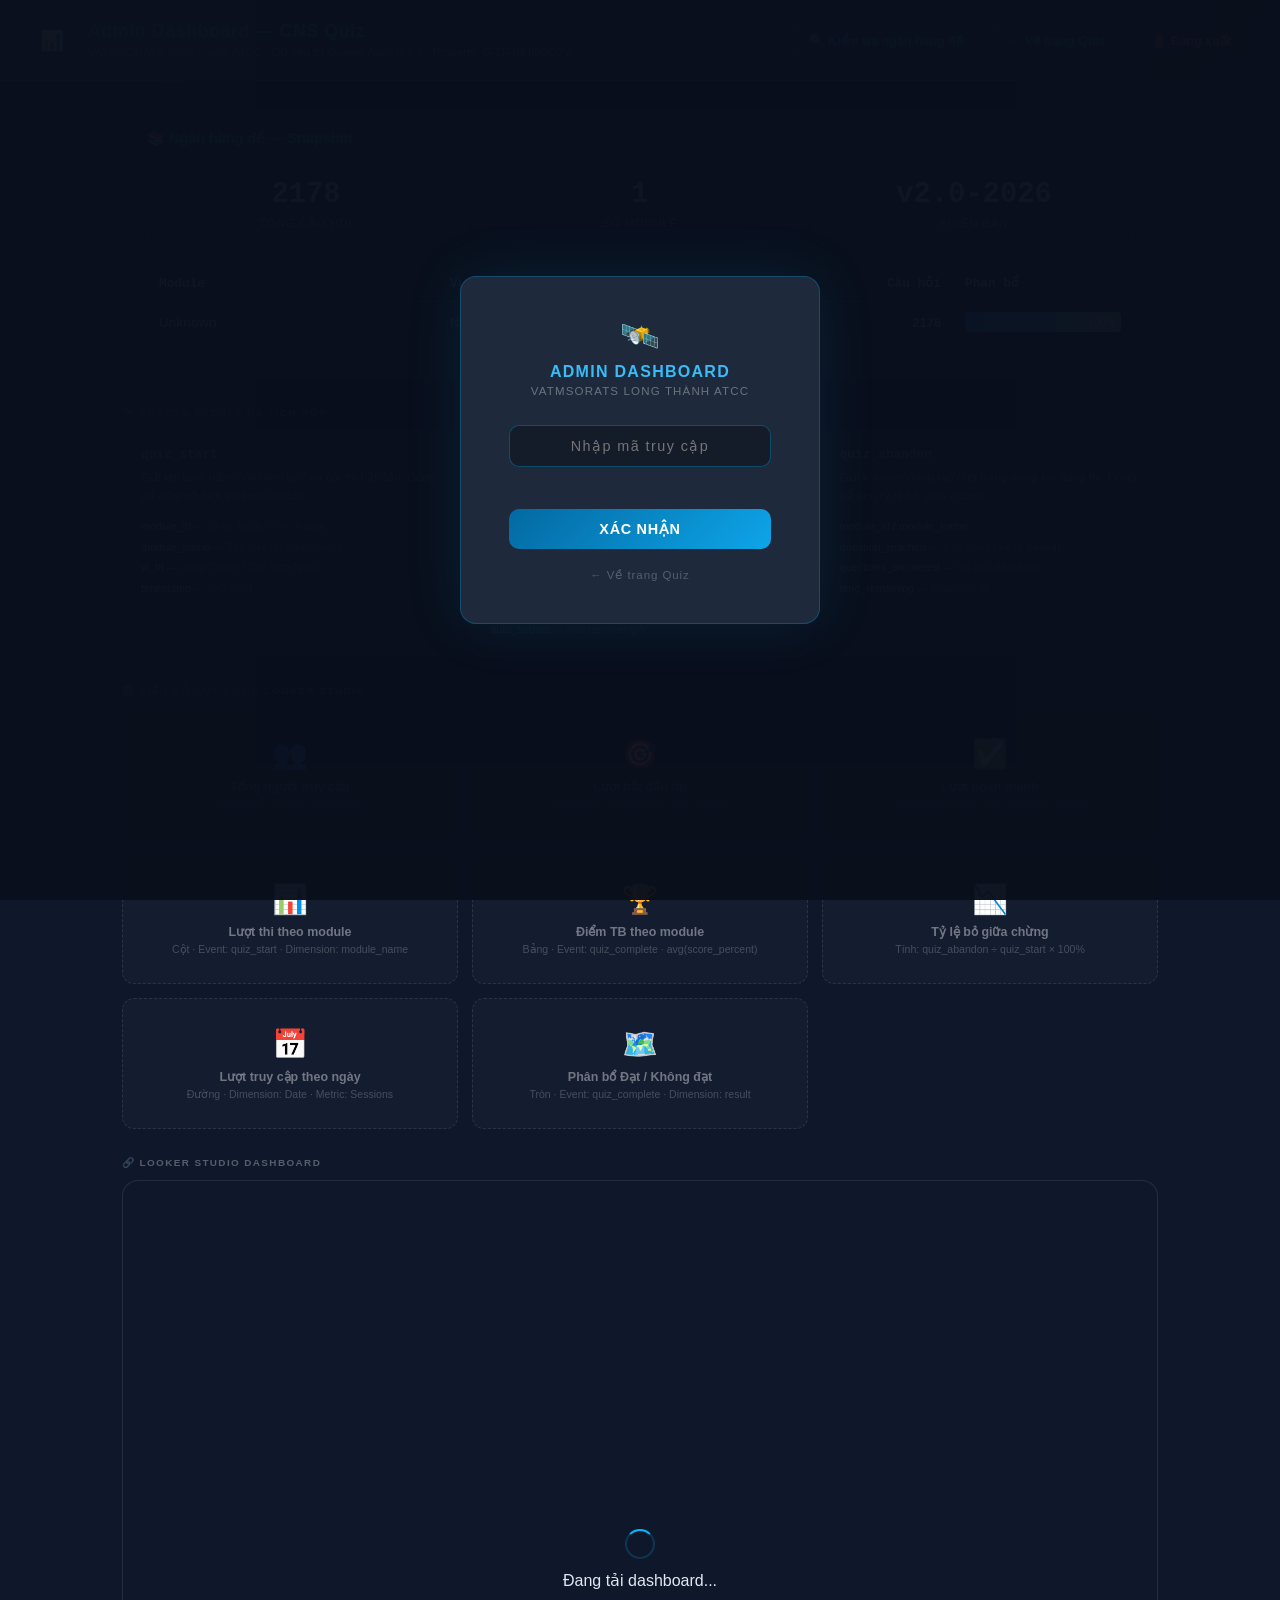
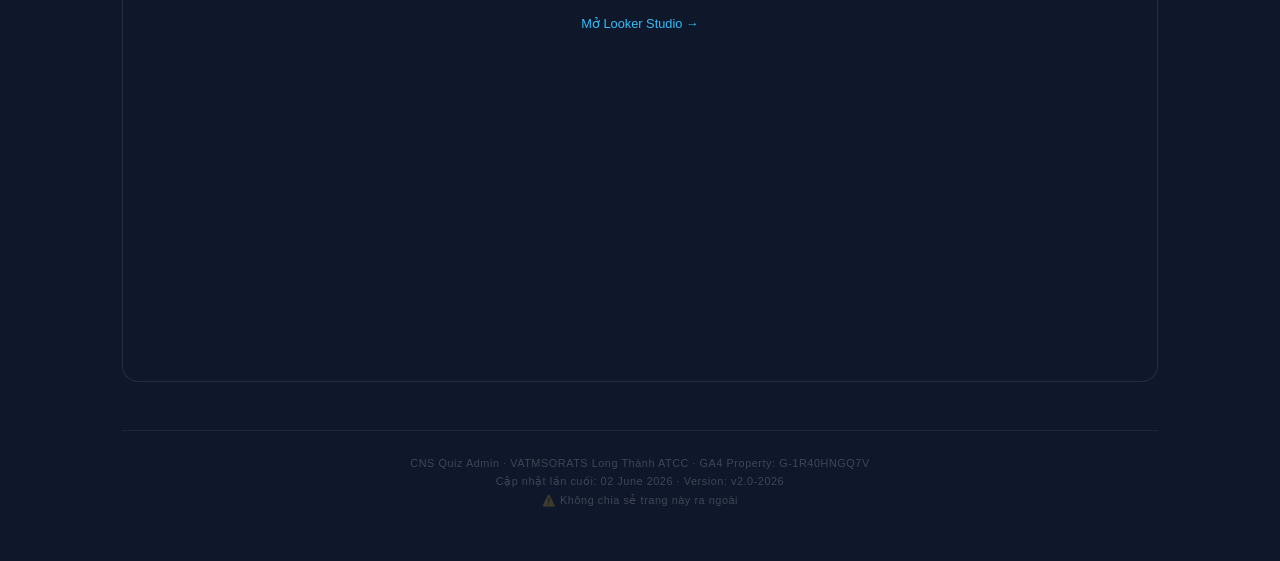
==== commit f5547513: "Merge pull request #45 from LongThanhno1/develop Update Admin.html" ====
--- a/admin.html
+++ b/admin.html
@@ -591,14 +591,6 @@
     location.reload();
   });
 
-  // Auto-hide iframe loading placeholder after 3 seconds (fallback)
-  setTimeout(function() {
-    const embedLoading = document.getElementById('embed-loading');
-    if (embedLoading && embedLoading.classList.contains('active')) {
-      embedLoading.classList.remove('active');
-    }
-  }, 3000);
-
   // Load stats from questionBank
   function loadStats() {
     if (typeof questionBank === 'undefined') {
@@ -606,29 +598,14 @@
       return;
     }
 
-    // Module location mapping
-    const moduleLocation = {
-      'A-SGMCS': 'Tân Sơn Nhất',
-      'ADS-B': 'Tân Sơn Nhất',
-      'ADS-B-LT': 'Long Thành',
-      'Ghi âm': 'Tân Sơn Nhất',
-      'KipTruong-TSN': 'Tân Sơn Nhất',
-      'RDP/FDP': 'Long Thành',
-      'Radar': 'Long Thành',
-      'Radar-TSN': 'Tân Sơn Nhất',
-      'SMS': 'Long Thành + Tân Sơn Nhất',
-      'VCCS': 'Tân Sơn Nhất',
-      'VHF': 'Long Thành + Tân Sơn Nhất'
-    };
-
     const modules = {};
     let totalQuestions = 0;
 
     // Parse questionBank to extract module data
     for (const q of questionBank) {
-      const moduleId = q.module || 'Unknown';
-      const moduleName = q.moduleName || moduleId;
-      const viTri = moduleLocation[moduleId] || 'Long Thành';
+      const moduleId = q.module_id || 'Unknown';
+      const moduleName = q.module_name || moduleId;
+      const viTri = q.vi_tri || 'N/A';
 
       if (!modules[moduleId]) {
         modules[moduleId] = {
@@ -656,7 +633,7 @@
       const row = document.createElement('tr');
       row.innerHTML = `
         <td><strong>${data.name}</strong></td>
-        <td style="font-size: 0.75rem; color: rgba(255,255,255,0.5);">${data.viTri}</td>
+        <td>${data.viTri}</td>
         <td style="text-align: right; font-weight: 600; color: #7ff0c4;">${data.count}</td>
         <td>
           <div class="bar-container">
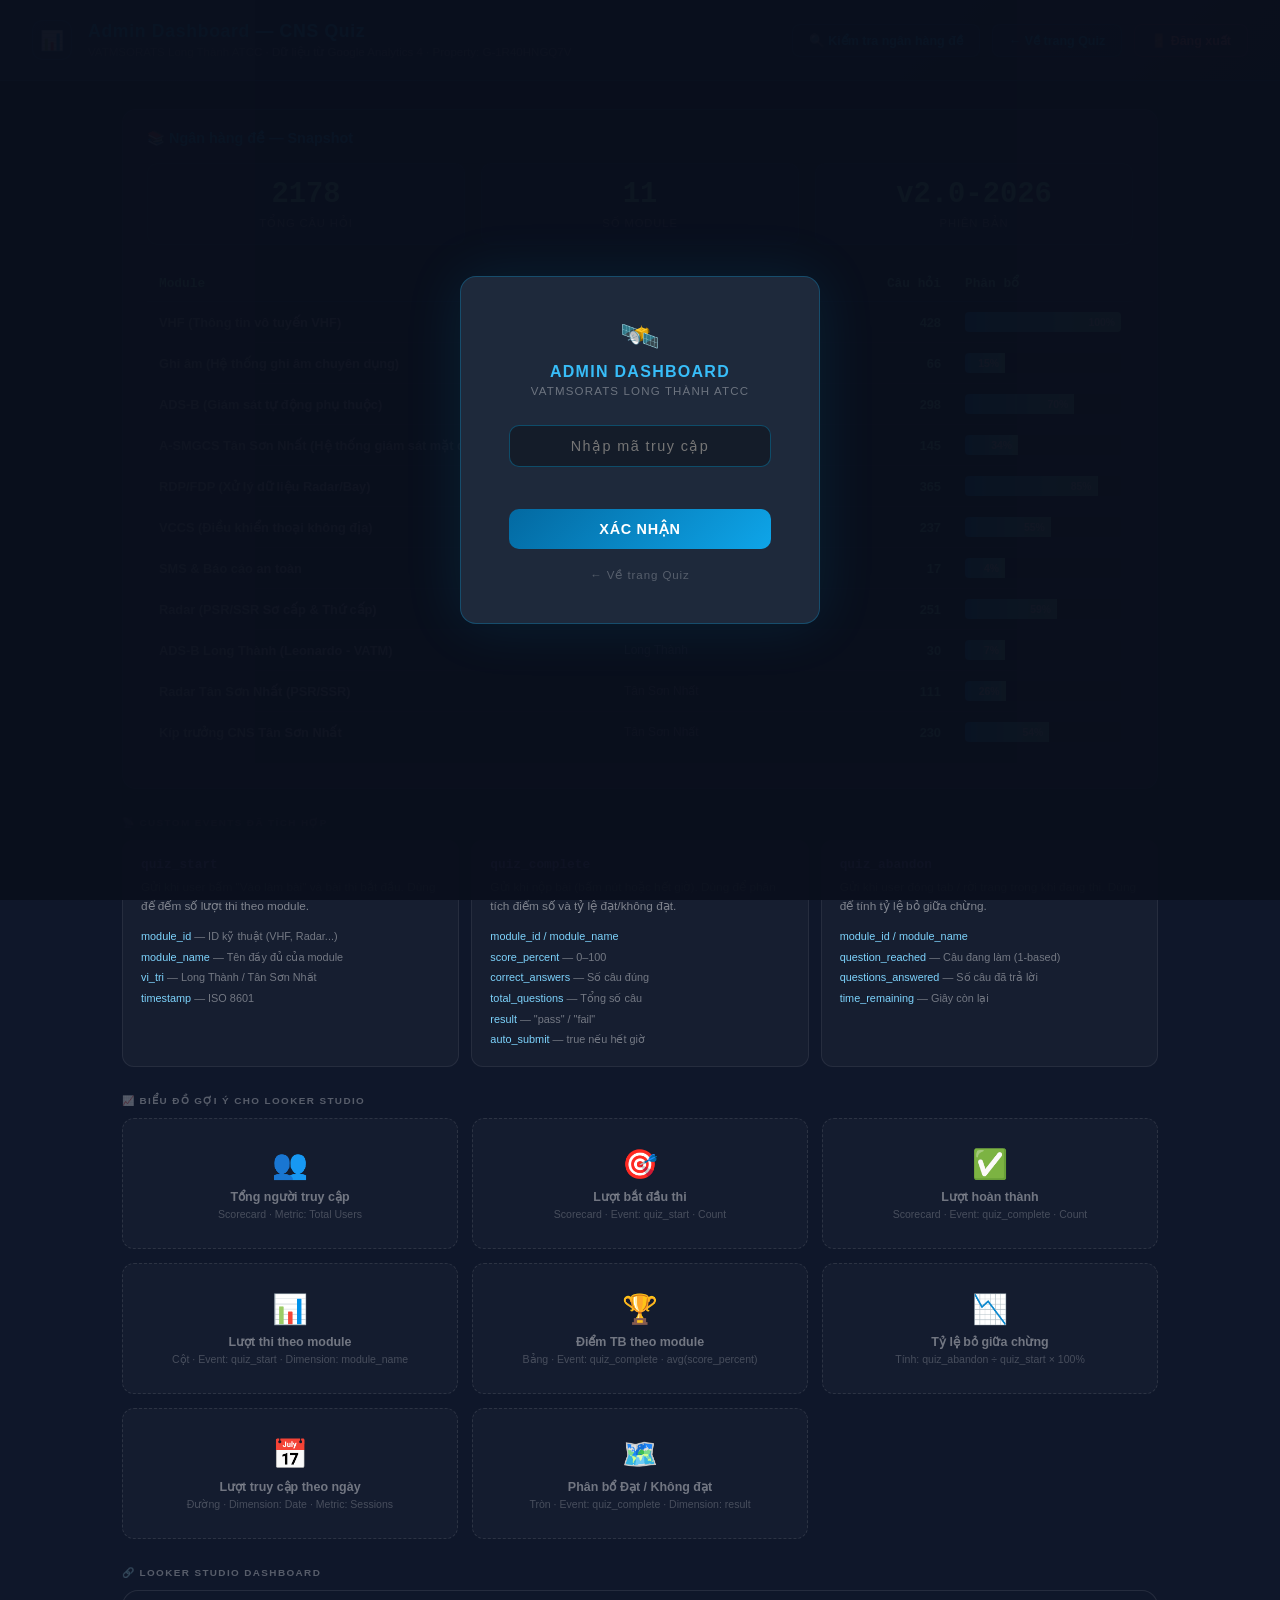
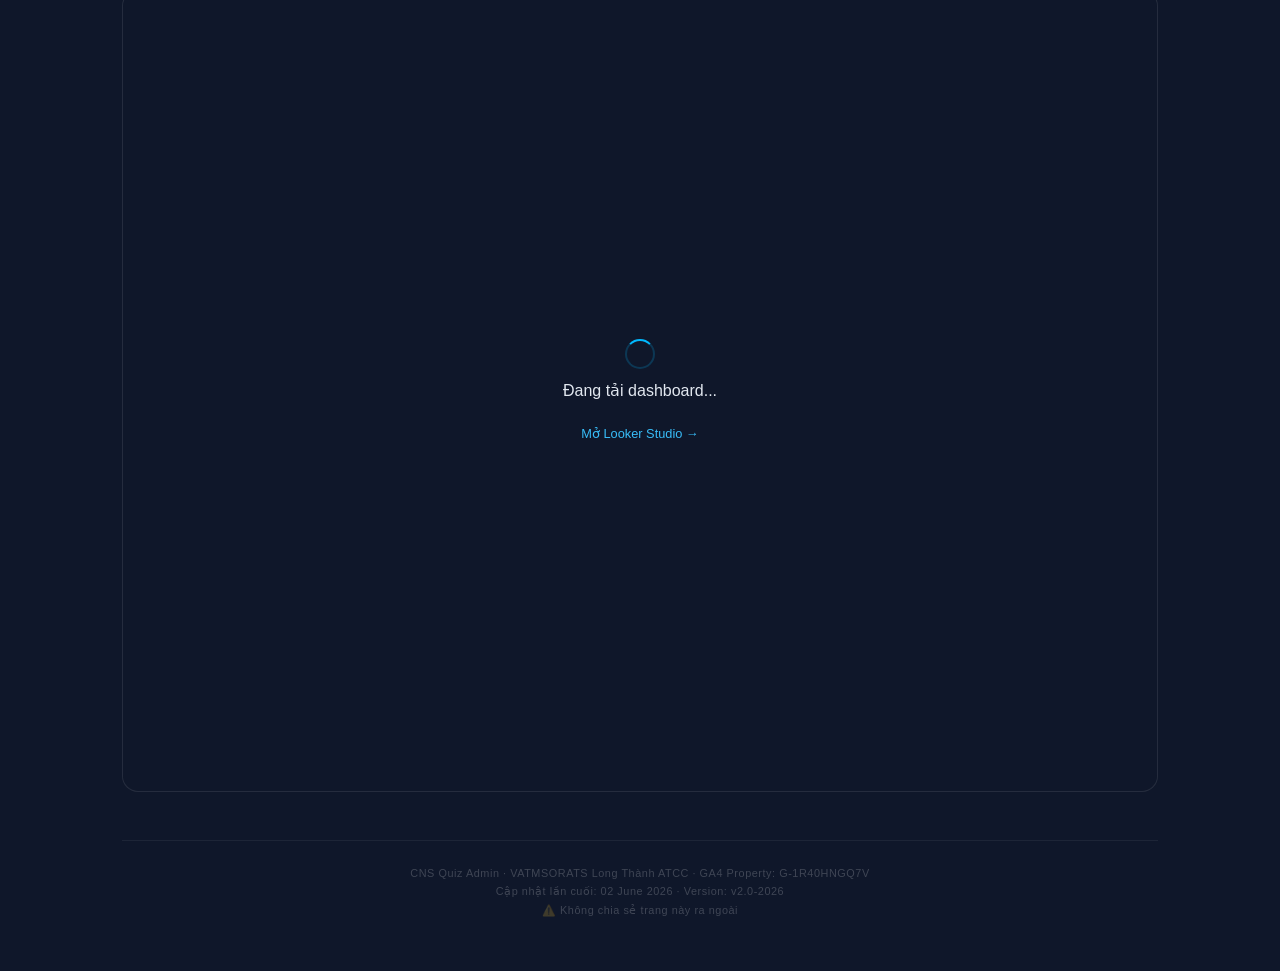
==== commit 5fd3243f: "Merge pull request #46 from LongThanhno1/feat/add-radar-rdpfdp-questions Update README.md" ====
--- a/admin.html
+++ b/admin.html
@@ -591,6 +591,14 @@
     location.reload();
   });
 
+  // Auto-hide iframe loading placeholder after 3 seconds (fallback)
+  setTimeout(function() {
+    const embedLoading = document.getElementById('embed-loading');
+    if (embedLoading && embedLoading.classList.contains('active')) {
+      embedLoading.classList.remove('active');
+    }
+  }, 3000);
+
   // Load stats from questionBank
   function loadStats() {
     if (typeof questionBank === 'undefined') {
@@ -598,14 +606,29 @@
       return;
     }
 
+    // Module location mapping
+    const moduleLocation = {
+      'A-SGMCS': 'Tân Sơn Nhất',
+      'ADS-B': 'Tân Sơn Nhất',
+      'ADS-B-LT': 'Long Thành',
+      'Ghi âm': 'Tân Sơn Nhất',
+      'KipTruong-TSN': 'Tân Sơn Nhất',
+      'RDP/FDP': 'Long Thành',
+      'Radar': 'Long Thành',
+      'Radar-TSN': 'Tân Sơn Nhất',
+      'SMS': 'Long Thành + Tân Sơn Nhất',
+      'VCCS': 'Tân Sơn Nhất',
+      'VHF': 'Long Thành + Tân Sơn Nhất'
+    };
+
     const modules = {};
     let totalQuestions = 0;
 
     // Parse questionBank to extract module data
     for (const q of questionBank) {
-      const moduleId = q.module_id || 'Unknown';
-      const moduleName = q.module_name || moduleId;
-      const viTri = q.vi_tri || 'N/A';
+      const moduleId = q.module || 'Unknown';
+      const moduleName = q.moduleName || moduleId;
+      const viTri = moduleLocation[moduleId] || 'Long Thành';
 
       if (!modules[moduleId]) {
         modules[moduleId] = {
@@ -633,7 +656,7 @@
       const row = document.createElement('tr');
       row.innerHTML = `
         <td><strong>${data.name}</strong></td>
-        <td>${data.viTri}</td>
+        <td style="font-size: 0.75rem; color: rgba(255,255,255,0.5);">${data.viTri}</td>
         <td style="text-align: right; font-weight: 600; color: #7ff0c4;">${data.count}</td>
         <td>
           <div class="bar-container">
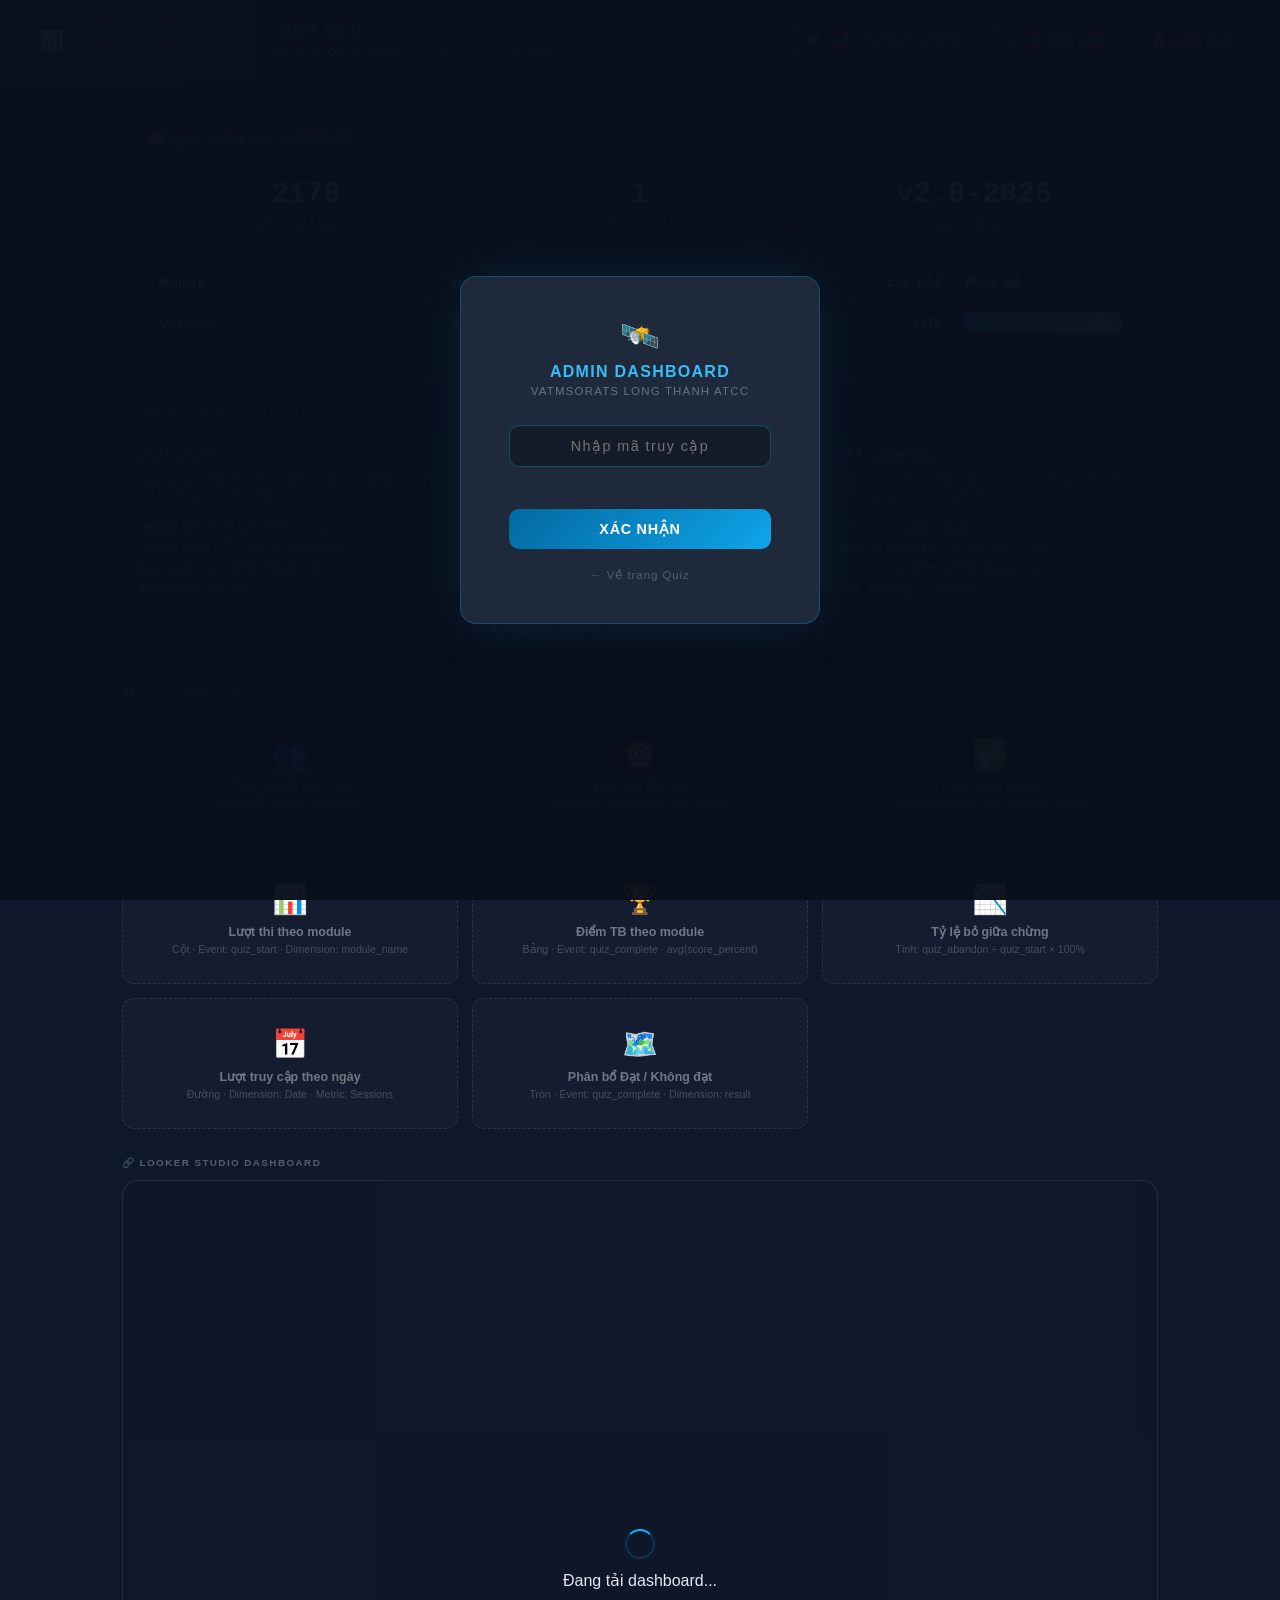
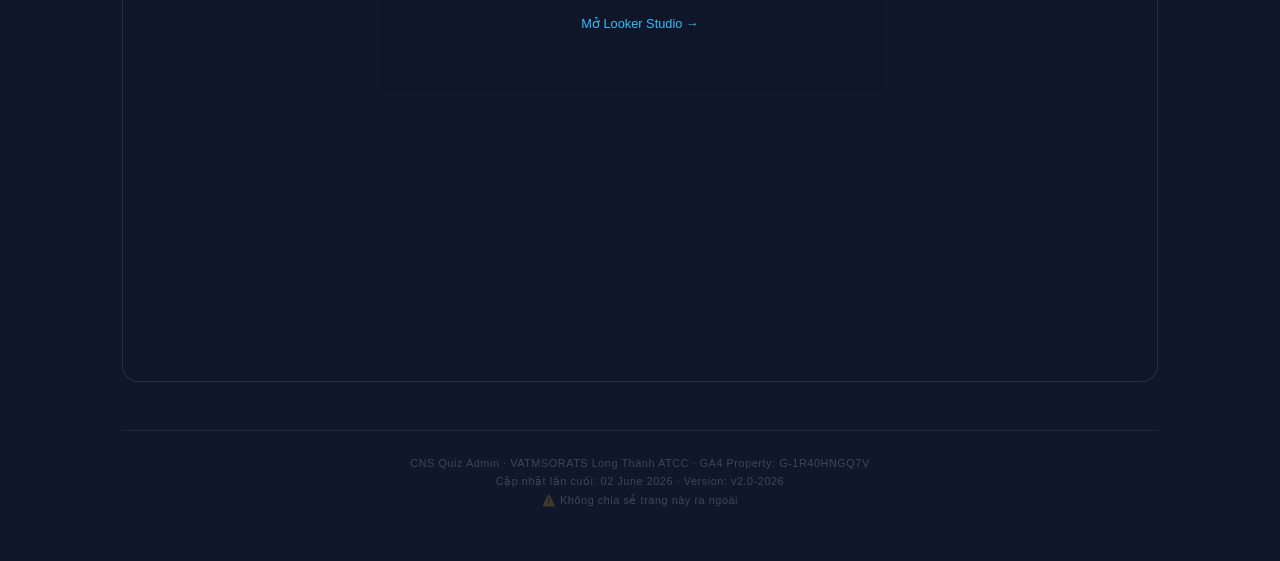
==== commit 3a9f8f2c: "fix: spinner Looker Studio không tắt - dùng timeout fallback 3s + CSS transition" ====
--- a/admin.html
+++ b/admin.html
@@ -371,9 +371,15 @@
       flex-direction: column;
       gap: 12px;
       z-index: 10;
+      opacity: 1;
+      transition: opacity 0.3s ease;
     }
     .embed-loading.active {
       display: flex;
+    }
+    .embed-loading.hidden {
+      opacity: 0;
+      pointer-events: none;
     }
     .spinner {
       width: 30px; height: 30px;
@@ -563,14 +569,14 @@
       </div>
     </div>
     <iframe
+      id="looker-iframe"
       width="100%"
       height="800"
       src="https://datastudio.google.com/embed/reporting/55b16826-03f7-49b2-8b88-ed35470ecead/page/v1VzF"
       frameborder="0"
       style="border:0;display:block;width:100%;min-height:800px"
       allowfullscreen
-      sandbox="allow-storage-access-by-user-activation allow-scripts allow-same-origin allow-popups allow-popups-to-escape-sandbox"
-      onload="document.getElementById('embed-loading').classList.remove('active')">
+      sandbox="allow-storage-access-by-user-activation allow-scripts allow-same-origin allow-popups allow-popups-to-escape-sandbox">
     </iframe>
   </div>
 
@@ -591,13 +597,24 @@
     location.reload();
   });
 
-  // Auto-hide iframe loading placeholder after 3 seconds (fallback)
-  setTimeout(function() {
-    const embedLoading = document.getElementById('embed-loading');
-    if (embedLoading && embedLoading.classList.contains('active')) {
-      embedLoading.classList.remove('active');
-    }
-  }, 3000);
+  // Looker Studio iframe loading fallback
+  // Sandbox may not trigger onload → use timeout fallback
+  const hideEmbedLoader = () => {
+    const loaderEl = document.getElementById('embed-loading');
+    if (loaderEl && loaderEl.classList.contains('active')) {
+      loaderEl.classList.remove('active');
+      loaderEl.classList.add('hidden');
+    }
+  };
+
+  // Fallback: hide loader after 3 seconds (even if onload doesn't fire)
+  setTimeout(hideEmbedLoader, 3000);
+
+  // Also try via iframe onload (if sandbox allows)
+  const iframeEl = document.getElementById('looker-iframe');
+  if (iframeEl) {
+    iframeEl.addEventListener('load', hideEmbedLoader);
+  }
 
   // Load stats from questionBank
   function loadStats() {
@@ -606,29 +623,14 @@
       return;
     }
 
-    // Module location mapping
-    const moduleLocation = {
-      'A-SGMCS': 'Tân Sơn Nhất',
-      'ADS-B': 'Tân Sơn Nhất',
-      'ADS-B-LT': 'Long Thành',
-      'Ghi âm': 'Tân Sơn Nhất',
-      'KipTruong-TSN': 'Tân Sơn Nhất',
-      'RDP/FDP': 'Long Thành',
-      'Radar': 'Long Thành',
-      'Radar-TSN': 'Tân Sơn Nhất',
-      'SMS': 'Long Thành + Tân Sơn Nhất',
-      'VCCS': 'Tân Sơn Nhất',
-      'VHF': 'Long Thành + Tân Sơn Nhất'
-    };
-
     const modules = {};
     let totalQuestions = 0;
 
     // Parse questionBank to extract module data
     for (const q of questionBank) {
-      const moduleId = q.module || 'Unknown';
-      const moduleName = q.moduleName || moduleId;
-      const viTri = moduleLocation[moduleId] || 'Long Thành';
+      const moduleId = q.module_id || 'Unknown';
+      const moduleName = q.module_name || moduleId;
+      const viTri = q.vi_tri || 'N/A';
 
       if (!modules[moduleId]) {
         modules[moduleId] = {
@@ -656,7 +658,7 @@
       const row = document.createElement('tr');
       row.innerHTML = `
         <td><strong>${data.name}</strong></td>
-        <td style="font-size: 0.75rem; color: rgba(255,255,255,0.5);">${data.viTri}</td>
+        <td>${data.viTri}</td>
         <td style="text-align: right; font-weight: 600; color: #7ff0c4;">${data.count}</td>
         <td>
           <div class="bar-container">
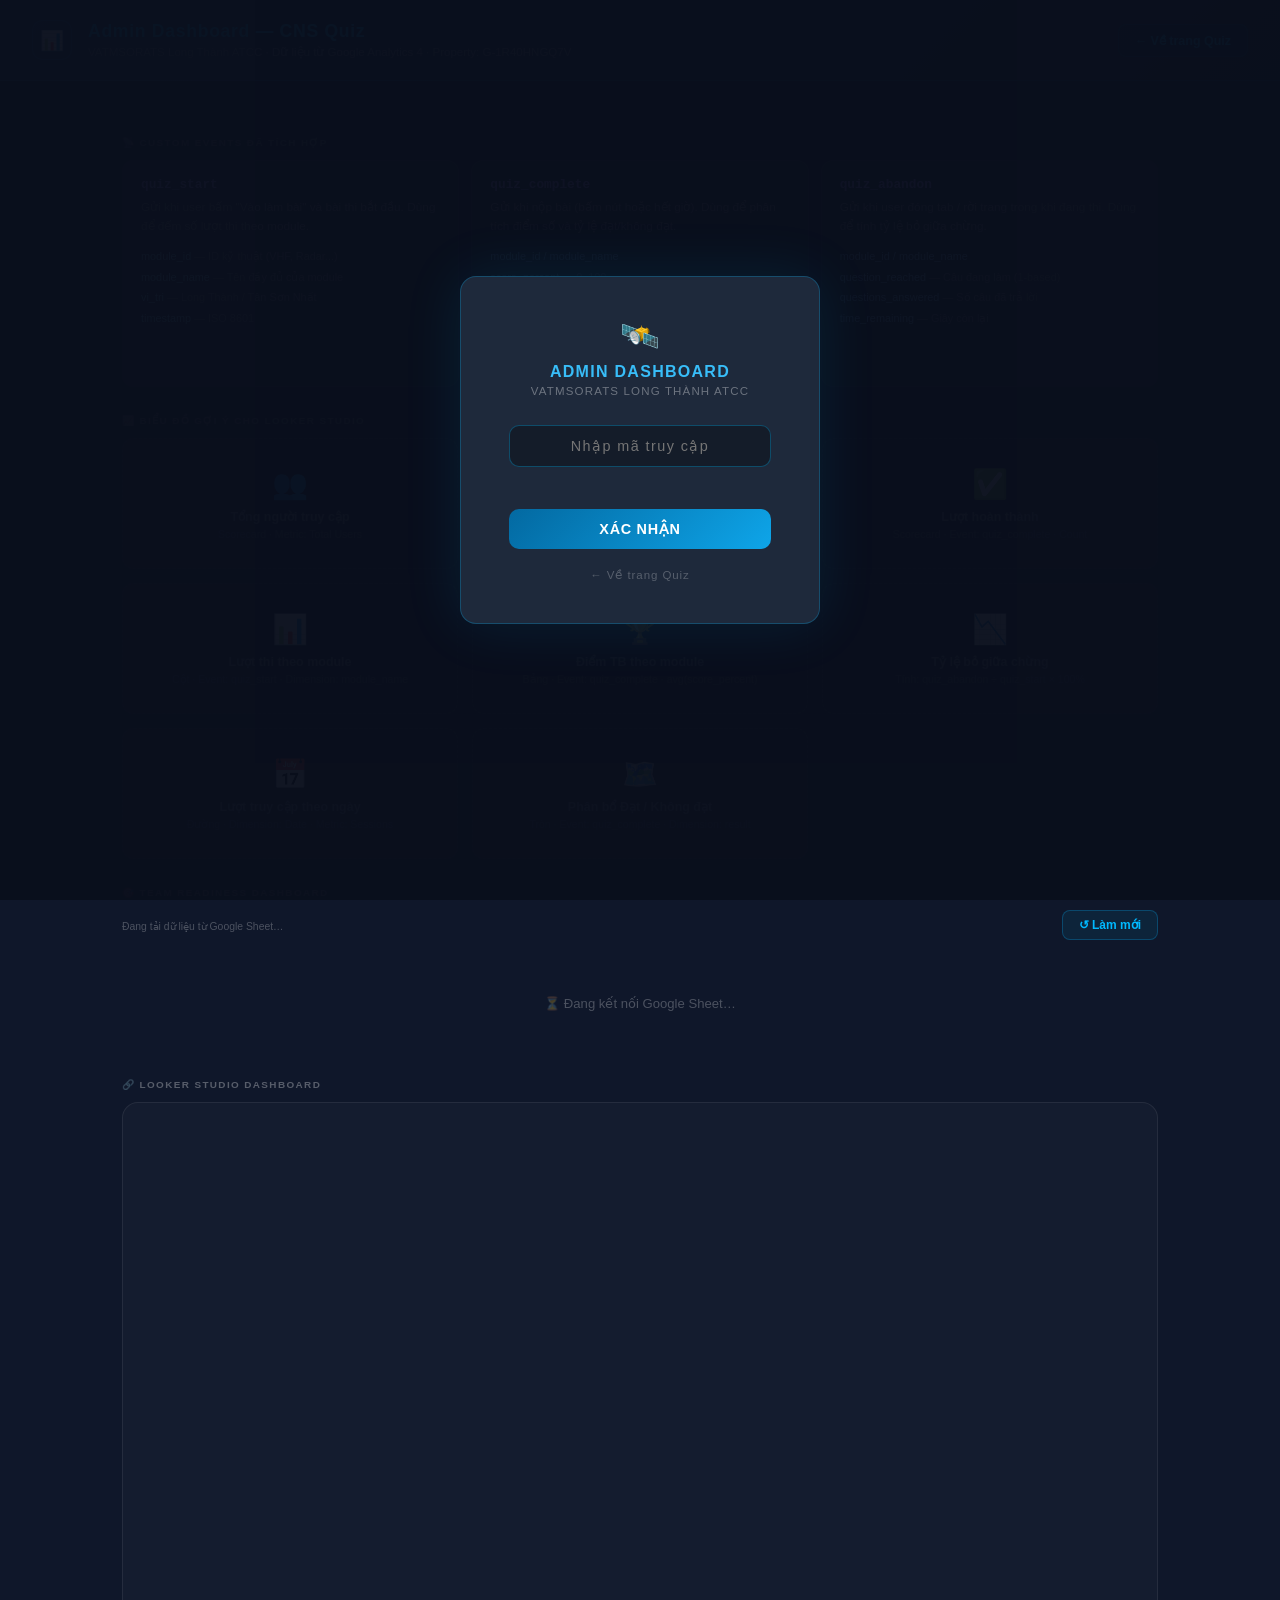
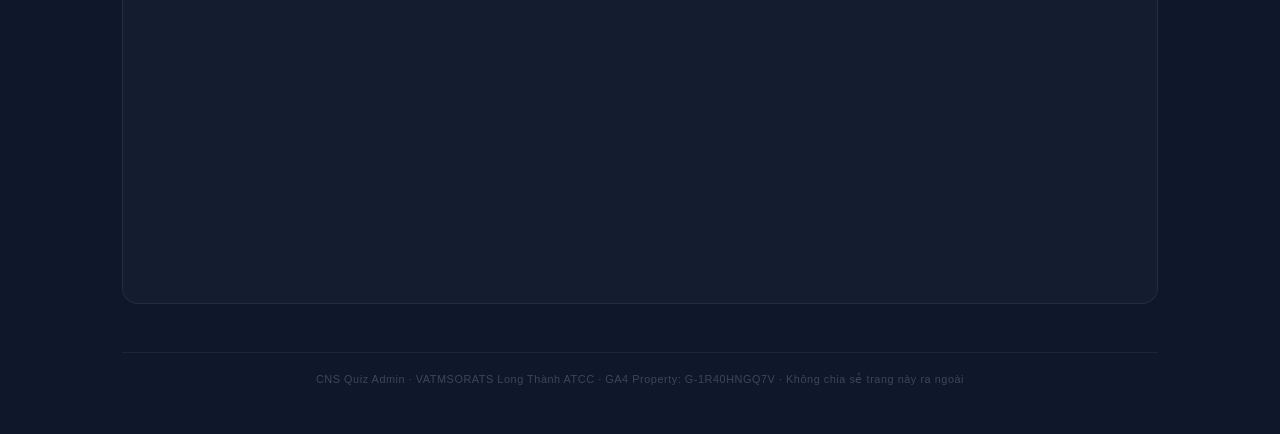
==== commit 233105c3: "update tính năng mới" ====
--- a/admin.html
+++ b/admin.html
@@ -7,9 +7,11 @@
   <!-- Admin Access Control -->
   <script>
   (function() {
-    const PASS = btoa('longthanhtwr');
+    const PASS = 'longthanhtwr';
     const KEY  = 'admin_auth';
+    // Đã xác thực trong session này → vào luôn
     if (sessionStorage.getItem(KEY) === 'ok') return;
+    // Tạo overlay
     const overlay = document.createElement('div');
     overlay.id = 'auth-overlay';
     overlay.style.cssText = `
@@ -41,7 +43,6 @@
             background:rgba(0,0,0,0.3);color:#e2e8f0;
             font-size:0.9rem;outline:none;margin-bottom:12px;
             text-align:center;letter-spacing:.1em;
-            transition:all 0.1s ease;
           "
         />
         <div id="auth-err" style="
@@ -52,8 +53,7 @@
           width:100%;padding:12px;border-radius:10px;
           background:linear-gradient(135deg,#0369a1,#0ea5e9);
           border:none;color:#fff;font-size:0.9rem;font-weight:600;
-          cursor:pointer;letter-spacing:.05em;
-          transition:background 0.2s;
+          cursor:pointer;letter-spacing:.05em;transition:opacity .2s;
         ">XÁC NHẬN</button>
         <div style="margin-top:16px">
           <a href="index.html" style="
@@ -64,14 +64,9 @@
       </div>
     `;
     document.documentElement.appendChild(overlay);
-    function shake() {
-      const input = document.getElementById('auth-input');
-      input.style.animation = 'shake 0.3s ease-in-out 2';
-      setTimeout(() => { input.style.animation = ''; }, 600);
-    }
     function check() {
       const val = document.getElementById('auth-input').value.trim();
-      if (btoa(val) === PASS) {
+      if (val === PASS) {
         sessionStorage.setItem(KEY, 'ok');
         overlay.remove();
       } else {
@@ -79,20 +74,10 @@
         err.textContent = '❌ Mã không đúng — thử lại';
         document.getElementById('auth-input').value = '';
         document.getElementById('auth-input').focus();
-        shake();
         setTimeout(() => { err.textContent = ''; }, 3000);
       }
     }
     document.addEventListener('DOMContentLoaded', function() {
-      const style = document.createElement('style');
-      style.textContent = `
-        @keyframes shake {
-          0%, 100% { transform: translateX(0); }
-          25% { transform: translateX(-10px); }
-          75% { transform: translateX(10px); }
-        }
-      `;
-      document.head.appendChild(style);
       document.getElementById('auth-btn').addEventListener('click', check);
       document.getElementById('auth-input').addEventListener('keydown', function(e) {
         if (e.key === 'Enter') check();
@@ -135,13 +120,8 @@
     }
     .header h1 { font-size: 1.1rem; font-weight: 700; color: #00b9ff; letter-spacing: 0.04em; }
     .header p  { font-size: 0.72rem; color: rgba(255,255,255,0.38); margin-top: 3px; }
-    .header-actions {
+    .back-btn {
       margin-left: auto;
-      display: flex;
-      gap: 12px;
-      align-items: center;
-    }
-    .nav-btn {
       padding: 8px 16px;
       background: rgba(0,185,255,0.08);
       border: 1px solid rgba(0,185,255,0.25);
@@ -151,24 +131,8 @@
       font-size: 0.78rem;
       font-weight: 600;
       transition: background 0.2s;
-      cursor: pointer;
-      white-space: nowrap;
-    }
-    .nav-btn:hover { background: rgba(0,185,255,0.18); }
-
-    .logout-btn {
-      padding: 8px 16px;
-      background: rgba(239, 68, 68, 0.08);
-      border: 1px solid rgba(239, 68, 68, 0.25);
-      border-radius: 8px;
-      color: #f87171;
-      font-size: 0.78rem;
-      font-weight: 600;
-      transition: background 0.2s;
-      cursor: pointer;
-      white-space: nowrap;
-    }
-    .logout-btn:hover { background: rgba(239, 68, 68, 0.18); }
+    }
+    .back-btn:hover { background: rgba(0,185,255,0.18); }
 
     .container { padding: 28px 32px; max-width: 1100px; margin: 0 auto; }
 
@@ -177,85 +141,6 @@
       color: rgba(255,255,255,0.3);
       letter-spacing: 0.14em; text-transform: uppercase;
       margin: 28px 0 12px;
-    }
-
-    /* ── Stats Snapshot ── */
-    .stats-snapshot {
-      background: rgba(255,255,255,0.03);
-      border: 1px solid rgba(0,185,255,0.2);
-      border-radius: 14px;
-      padding: 20px 24px;
-      margin-bottom: 24px;
-    }
-    .stats-snapshot h2 {
-      font-size: 0.9rem; font-weight: 700; color: #00b9ff;
-      margin-bottom: 16px;
-      display: flex; align-items: center; gap: 8px;
-    }
-    .stats-header {
-      display: grid;
-      grid-template-columns: repeat(auto-fit, minmax(180px, 1fr));
-      gap: 16px;
-      margin-bottom: 20px;
-    }
-    .stat-card {
-      background: rgba(0,185,255,0.08);
-      border: 1px solid rgba(0,185,255,0.15);
-      border-radius: 10px;
-      padding: 14px 16px;
-      text-align: center;
-    }
-    .stat-card .stat-value {
-      font-size: 1.8rem; font-weight: 700; color: #7ff0c4;
-      font-family: 'Courier New', monospace;
-    }
-    .stat-card .stat-label {
-      font-size: 0.7rem; color: rgba(255,255,255,0.5);
-      text-transform: uppercase;
-      letter-spacing: 0.08em;
-      margin-top: 6px;
-    }
-    .modules-table {
-      width: 100%;
-      border-collapse: collapse;
-      font-size: 0.8rem;
-      margin-bottom: 16px;
-    }
-    .modules-table th {
-      text-align: left;
-      padding: 10px 12px;
-      border-bottom: 1px solid rgba(0,185,255,0.2);
-      color: #7ff0c4;
-      font-weight: 700;
-      font-family: 'Courier New', monospace;
-    }
-    .modules-table td {
-      padding: 10px 12px;
-      border-bottom: 1px solid rgba(255,255,255,0.05);
-      color: rgba(255,255,255,0.7);
-    }
-    .modules-table tr:last-child td {
-      border-bottom: none;
-    }
-    .bar-container {
-      background: rgba(0,0,0,0.2);
-      border-radius: 4px;
-      height: 20px;
-      overflow: hidden;
-      display: flex;
-      align-items: center;
-      min-width: 60px;
-    }
-    .bar-fill {
-      background: linear-gradient(90deg, #0ea5e9, #7ff0c4);
-      height: 100%;
-      display: flex;
-      align-items: center;
-      justify-content: flex-end;
-      padding-right: 6px;
-      font-size: 0.65rem;
-      font-weight: 700;
-      color: #fff;
     }
 
     /* ── Alert / notice ── */
@@ -350,7 +235,6 @@
       border: 1px solid rgba(255,255,255,0.07);
       border-radius: 16px;
       overflow: hidden;
-      position: relative;
     }
     .embed-placeholder {
       padding: 56px 32px; text-align: center;
@@ -360,46 +244,71 @@
       display: block; font-size: 0.68rem;
       color: rgba(255,255,255,0.12); margin-top: 6px;
     }
-    .embed-loading {
-      display: none;
-      position: absolute; top: 0; left: 0; right: 0; bottom: 0;
-      background: rgba(15,23,42,0.9);
-      border-radius: 16px;
-      display: flex;
-      align-items: center;
-      justify-content: center;
-      flex-direction: column;
-      gap: 12px;
-      z-index: 10;
-      opacity: 1;
-      transition: opacity 0.3s ease;
-    }
-    .embed-loading.active {
-      display: flex;
-    }
-    .embed-loading.hidden {
-      opacity: 0;
-      pointer-events: none;
-    }
-    .spinner {
-      width: 30px; height: 30px;
-      border: 2px solid rgba(0,185,255,0.2);
-      border-top-color: #00b9ff;
-      border-radius: 50%;
-      animation: spin 0.8s linear infinite;
-    }
-    @keyframes spin {
-      to { transform: rotate(360deg); }
-    }
-    .embed-fallback {
-      margin-top: 12px;
-    }
-    .embed-fallback a {
-      color: #38bdf8;
-      text-decoration: none;
-      font-size: 0.8rem;
-    }
-    .embed-fallback a:hover { text-decoration: underline; }
+
+    /* ── Team Readiness Dashboard ── */
+    .readiness-topbar {
+      display:flex; align-items:center; justify-content:space-between; margin-bottom:16px;
+    }
+    .readiness-meta { font-size:0.65rem; color:rgba(255,255,255,0.25); margin-top:3px; }
+    .btn-refresh {
+      padding:7px 16px; border-radius:8px;
+      background:rgba(0,185,255,0.08); border:1px solid rgba(0,185,255,0.25);
+      color:#00b9ff; font-size:0.75rem; font-weight:600;
+      cursor:pointer; transition:background .2s;
+    }
+    .btn-refresh:hover { background:rgba(0,185,255,0.18); }
+    .btn-refresh:disabled { opacity:0.4; cursor:not-allowed; }
+
+    .stats-row {
+      display:grid; grid-template-columns:repeat(3,1fr); gap:12px; margin-bottom:20px;
+    }
+    .stat-card {
+      background:rgba(255,255,255,0.03); border:1px solid rgba(255,255,255,0.07);
+      border-radius:12px; padding:16px 20px; text-align:center;
+    }
+    .stat-num  { font-size:2rem; font-weight:800; color:#00b9ff; line-height:1.1; }
+    .stat-label{ font-size:0.65rem; color:rgba(255,255,255,0.32); margin-top:5px;
+                 text-transform:uppercase; letter-spacing:.1em; }
+
+    .module-grid {
+      display:grid; grid-template-columns:repeat(auto-fill,minmax(190px,1fr));
+      gap:12px; margin-bottom:24px;
+    }
+    .module-card {
+      background:rgba(255,255,255,0.03); border:1px solid rgba(255,255,255,0.07);
+      border-radius:12px; padding:14px 16px;
+    }
+    .module-name  { font-size:0.76rem; font-weight:700; color:rgba(255,255,255,0.8);
+                    margin-bottom:10px; white-space:nowrap; overflow:hidden; text-overflow:ellipsis; }
+    .mastery-bar  { height:5px; background:rgba(255,255,255,0.08); border-radius:3px;
+                    overflow:hidden; margin-bottom:8px; }
+    .mastery-fill { height:100%; border-radius:3px; transition:width .6s ease; }
+    .mastery-num  { font-size:1.35rem; font-weight:800; line-height:1; }
+    .mastery-sub  { font-size:0.63rem; color:rgba(255,255,255,0.3); margin-top:3px; }
+
+    .wrong-table {
+      width:100%; border-collapse:collapse; font-size:0.75rem; margin-bottom:24px;
+    }
+    .wrong-table th {
+      text-align:left; padding:8px 12px; font-size:0.63rem;
+      color:rgba(255,255,255,0.3); font-weight:600; text-transform:uppercase;
+      letter-spacing:.1em; border-bottom:1px solid rgba(255,255,255,0.07);
+    }
+    .wrong-table td {
+      padding:8px 12px; color:rgba(255,255,255,0.6);
+      border-bottom:1px solid rgba(255,255,255,0.04);
+    }
+    .wrong-table tr:hover td { background:rgba(255,255,255,0.02); }
+    .badge { display:inline-block; padding:2px 9px; border-radius:20px;
+             font-size:0.7rem; font-weight:700; }
+    .badge-red    { background:rgba(239,68,68,0.15);  color:#f87171; }
+    .badge-amber  { background:rgba(245,158,11,0.15); color:#fbbf24; }
+    .badge-green  { background:rgba(16,185,129,0.15); color:#34d399; }
+
+    .empty-state {
+      text-align:center; padding:40px 20px;
+      color:rgba(255,255,255,0.2); font-size:0.82rem; line-height:2;
+    }
 
     /* ── Footer ── */
     .footer {
@@ -408,17 +317,6 @@
       font-size: 0.68rem; color: rgba(255,255,255,0.2);
       text-align: center; letter-spacing: 0.05em;
     }
-    .footer-line {
-      margin: 6px 0;
-    }
-
-    @media (max-width: 640px) {
-      .header { flex-direction: column; align-items: flex-start; gap: 12px; }
-      .header-actions { width: 100%; margin-left: 0; gap: 8px; flex-wrap: wrap; }
-      .nav-btn, .logout-btn { flex: 1; min-width: 120px; }
-      .modules-table { font-size: 0.7rem; }
-      .modules-table th, .modules-table td { padding: 8px 10px; }
-    }
   </style>
 </head>
 <body>
@@ -430,46 +328,11 @@
     <h1>Admin Dashboard — CNS Quiz</h1>
     <p>VATMSORATS Long Thành ATCC · Dữ liệu từ Google Analytics 4 · Property: G-1R40HNGQ7V</p>
   </div>
-  <div class="header-actions">
-    <a href="check.html" class="nav-btn" target="_blank">🔍 Kiểm tra ngân hàng đề</a>
-    <a href="index.html" class="nav-btn">← Về trang Quiz</a>
-    <button class="logout-btn" id="logout-btn">🚪 Đăng xuất</button>
-  </div>
+  <a href="index.html" class="back-btn">← Về trang Quiz</a>
 </div>
 
 <div class="container">
 
-  <!-- STATS SNAPSHOT -->
-  <div class="stats-snapshot">
-    <h2>📚 Ngân hàng đề — Snapshot</h2>
-    <div class="stats-header">
-      <div class="stat-card">
-        <div class="stat-value" id="total-questions">0</div>
-        <div class="stat-label">Tổng câu hỏi</div>
-      </div>
-      <div class="stat-card">
-        <div class="stat-value" id="total-modules">0</div>
-        <div class="stat-label">Số Module</div>
-      </div>
-      <div class="stat-card">
-        <div class="stat-value">v2.0-2026</div>
-        <div class="stat-label">Phiên bản</div>
-      </div>
-    </div>
-    <table class="modules-table">
-      <thead>
-        <tr>
-          <th>Module</th>
-          <th>Vị trí</th>
-          <th style="text-align: right;">Câu hỏi</th>
-          <th style="width: 180px;">Phân bổ</th>
-        </tr>
-      </thead>
-      <tbody id="modules-tbody">
-        <tr><td colspan="4" style="text-align: center; padding: 20px;">Đang tải dữ liệu...</td></tr>
-      </tbody>
-    </table>
-  </div>
 
   <!-- EVENTS REFERENCE -->
   <div class="section-label">📡 Custom Events đã tích hợp</div>
@@ -557,19 +420,78 @@
     </div>
   </div>
 
+  <!-- ═══════════════════════════════════════════════════
+       TEAM READINESS DASHBOARD — dữ liệu từ Google Sheet
+  ════════════════════════════════════════════════════ -->
+  <div class="section-label">🎯 Team Readiness Dashboard</div>
+
+  <div class="readiness-topbar">
+    <div>
+      <div id="rdMeta" class="readiness-meta">Đang tải dữ liệu từ Google Sheet…</div>
+    </div>
+    <button class="btn-refresh" id="btnRefresh" onclick="loadReadiness()">↺ Làm mới</button>
+  </div>
+
+  <!-- Loading state -->
+  <div id="rdLoading" style="text-align:center;padding:40px 0;color:rgba(255,255,255,0.25);font-size:0.82rem;">
+    ⏳ Đang kết nối Google Sheet…
+  </div>
+
+  <!-- Dashboard content (hidden until loaded) -->
+  <div id="rdContent" style="display:none">
+
+    <!-- Summary scorecards -->
+    <div class="stats-row">
+      <div class="stat-card">
+        <div class="stat-num" id="rdTotal">—</div>
+        <div class="stat-label">Tổng lượt trả lời</div>
+      </div>
+      <div class="stat-card">
+        <div class="stat-num" id="rdModules">—</div>
+        <div class="stat-label">Module theo dõi</div>
+      </div>
+      <div class="stat-card">
+        <div class="stat-num" id="rdMastery">—</div>
+        <div class="stat-label">Thành thạo TB</div>
+      </div>
+    </div>
+
+    <!-- Module mastery cards -->
+    <div style="font-size:0.7rem;color:rgba(255,255,255,0.3);margin-bottom:10px;letter-spacing:.05em;">
+      MODULE · Sắp xếp theo % thành thạo thấp → cao
+    </div>
+    <div class="module-grid" id="rdModuleGrid"></div>
+
+    <!-- Top wrong questions -->
+    <div style="font-size:0.7rem;color:rgba(255,255,255,0.3);margin-bottom:10px;letter-spacing:.05em;">
+      TOP CÂU SAI NHIỀU NHẤT · Tối thiểu 3 lượt trả lời
+    </div>
+    <table class="wrong-table">
+      <thead>
+        <tr>
+          <th>#</th>
+          <th>Question ID</th>
+          <th>Module</th>
+          <th>Lượt</th>
+          <th>Sai</th>
+          <th>% Sai</th>
+        </tr>
+      </thead>
+      <tbody id="rdWrongBody"></tbody>
+    </table>
+  </div>
+
+  <!-- Error state -->
+  <div id="rdError" style="display:none" class="empty-state">
+    ⚠️ Không kết nối được Google Sheet.<br>
+    <span>Kiểm tra WEBHOOK_URL trong admin.html hoặc thử lại sau.</span>
+  </div>
+
   <!-- EMBED LOOKER STUDIO -->
   <div class="section-label">🔗 Looker Studio Dashboard</div>
 
   <div class="embed-wrap">
-    <div class="embed-loading active" id="embed-loading">
-      <div class="spinner"></div>
-      <div>Đang tải dashboard...</div>
-      <div class="embed-fallback">
-        <a href="https://datastudio.google.com/embed/reporting/55b16826-03f7-49b2-8b88-ed35470ecead/page/v1VzF" target="_blank">Mở Looker Studio →</a>
-      </div>
-    </div>
     <iframe
-      id="looker-iframe"
       width="100%"
       height="800"
       src="https://datastudio.google.com/embed/reporting/55b16826-03f7-49b2-8b88-ed35470ecead/page/v1VzF"
@@ -581,100 +503,127 @@
   </div>
 
   <div class="footer">
-    <div class="footer-line">CNS Quiz Admin · VATMSORATS Long Thành ATCC · GA4 Property: G-1R40HNGQ7V</div>
-    <div class="footer-line">Cập nhật lần cuối: 02 June 2026 · Version: v2.0-2026</div>
-    <div class="footer-line">⚠️ Không chia sẻ trang này ra ngoài</div>
+    CNS Quiz Admin · VATMSORATS Long Thành ATCC · GA4 Property: G-1R40HNGQ7V · Không chia sẻ trang này ra ngoài
   </div>
 
 </div>
 
-<!-- Load Questions Bank & Initialize Stats -->
-<script src="js/questions.js"></script>
 <script>
-  // Logout button
-  document.getElementById('logout-btn').addEventListener('click', function() {
-    sessionStorage.removeItem('admin_auth');
-    location.reload();
+// ── Team Readiness Dashboard ─────────────────────────────
+const WEBHOOK_URL = 'https://script.google.com/macros/s/AKfycbwAGIiMLmAErHxDFGNbROgMocNOcoVpI67lh6DfnIEpTfvwsQzb2pF6ekFRs2JG-_KY5A/exec';
+
+function masteryColor(pct) {
+  if (pct >= 80) return '#10b981';
+  if (pct >= 60) return '#f59e0b';
+  return '#ef4444';
+}
+function masteryBadgeClass(pct) {
+  if (pct >= 80) return 'badge-green';
+  if (pct >= 60) return 'badge-amber';
+  return 'badge-red';
+}
+
+async function loadReadiness() {
+  const btn = document.getElementById('btnRefresh');
+  btn.disabled = true;
+  btn.textContent = '⏳ Đang tải…';
+  document.getElementById('rdLoading').style.display = 'block';
+  document.getElementById('rdContent').style.display  = 'none';
+  document.getElementById('rdError').style.display    = 'none';
+
+  try {
+    const res  = await fetch(WEBHOOK_URL + '?action=summary');
+    const data = await res.json();
+
+    if (data.status !== 'ok') throw new Error(data.message || 'Unknown error');
+
+    renderReadiness(data);
+
+    // Meta line
+    const upd = data.updatedAt ? new Date(data.updatedAt).toLocaleString('vi-VN') : '—';
+    document.getElementById('rdMeta').textContent = `Cập nhật lúc: ${upd} · ${data.totalRows} dòng log`;
+
+    document.getElementById('rdLoading').style.display = 'none';
+    document.getElementById('rdContent').style.display  = 'block';
+  } catch(err) {
+    document.getElementById('rdLoading').style.display = 'none';
+    document.getElementById('rdError').style.display   = 'block';
+    document.getElementById('rdMeta').textContent = '⚠ Lỗi: ' + err.message;
+  } finally {
+    btn.disabled = false;
+    btn.textContent = '↺ Làm mới';
+  }
+}
+
+function renderReadiness(data) {
+  const modules  = data.modules  || [];
+  const topWrong = data.topWrong || [];
+
+  // ── Scorecards ──
+  document.getElementById('rdTotal').textContent = data.totalRows || 0;
+  document.getElementById('rdModules').textContent = modules.length;
+
+  const avgMastery = modules.length
+    ? Math.round(modules.reduce((s, m) => s + m.mastery, 0) / modules.length)
+    : 0;
+  const mastEl = document.getElementById('rdMastery');
+  mastEl.textContent = avgMastery + '%';
+  mastEl.style.color = masteryColor(avgMastery);
+
+  // ── Module cards ──
+  const grid = document.getElementById('rdModuleGrid');
+  if (!modules.length) {
+    grid.innerHTML = '<div class="empty-state" style="grid-column:1/-1">Chưa có dữ liệu module</div>';
+  } else {
+    grid.innerHTML = modules.map(m => {
+      const clr = masteryColor(m.mastery);
+      return `
+        <div class="module-card">
+          <div class="module-name" title="${m.module}">${m.module}</div>
+          <div class="mastery-bar">
+            <div class="mastery-fill" style="width:${m.mastery}%;background:${clr}"></div>
+          </div>
+          <div class="mastery-num" style="color:${clr}">${m.mastery}%</div>
+          <div class="mastery-sub">${m.total - m.wrong} đúng / ${m.total} lượt</div>
+        </div>`;
+    }).join('');
+  }
+
+  // ── Top wrong questions ──
+  const tbody = document.getElementById('rdWrongBody');
+  if (!topWrong.length) {
+    tbody.innerHTML = '<tr><td colspan="6" style="text-align:center;color:rgba(255,255,255,0.2);padding:24px">Chưa đủ dữ liệu (cần ≥ 3 lượt/câu)</td></tr>';
+  } else {
+    tbody.innerHTML = topWrong.map((q, i) => `
+      <tr>
+        <td style="color:rgba(255,255,255,0.3)">${i + 1}</td>
+        <td style="font-family:monospace;color:#7dd3fc">#${q.qid}</td>
+        <td>${q.mod}</td>
+        <td>${q.total}</td>
+        <td>${q.wrong}</td>
+        <td><span class="badge ${masteryBadgeClass(100 - q.pct)}">${q.pct}%</span></td>
+      </tr>`).join('');
+  }
+}
+
+// Auto-load sau khi auth overlay biến mất
+document.addEventListener('DOMContentLoaded', function() {
+  // Đợi auth xong (auth overlay tự xóa khi đúng pass)
+  const observer = new MutationObserver(function(mutations) {
+    mutations.forEach(function(m) {
+      m.removedNodes.forEach(function(n) {
+        if (n.id === 'auth-overlay') { loadReadiness(); observer.disconnect(); }
+      });
+    });
   });
-
-  // Looker Studio iframe loading fallback
-  // Sandbox may not trigger onload → use timeout fallback
-  const hideEmbedLoader = () => {
-    const loaderEl = document.getElementById('embed-loading');
-    if (loaderEl && loaderEl.classList.contains('active')) {
-      loaderEl.classList.remove('active');
-      loaderEl.classList.add('hidden');
-    }
-  };
-
-  // Fallback: hide loader after 3 seconds (even if onload doesn't fire)
-  setTimeout(hideEmbedLoader, 3000);
-
-  // Also try via iframe onload (if sandbox allows)
-  const iframeEl = document.getElementById('looker-iframe');
-  if (iframeEl) {
-    iframeEl.addEventListener('load', hideEmbedLoader);
+  observer.observe(document.documentElement, { childList: true });
+
+  // Nếu đã auth sẵn (sessionStorage), load thẳng
+  if (sessionStorage.getItem('admin_auth') === 'ok') {
+    loadReadiness();
+    observer.disconnect();
   }
-
-  // Load stats from questionBank
-  function loadStats() {
-    if (typeof questionBank === 'undefined') {
-      console.warn('questionBank not loaded');
-      return;
-    }
-
-    const modules = {};
-    let totalQuestions = 0;
-
-    // Parse questionBank to extract module data
-    for (const q of questionBank) {
-      const moduleId = q.module_id || 'Unknown';
-      const moduleName = q.module_name || moduleId;
-      const viTri = q.vi_tri || 'N/A';
-
-      if (!modules[moduleId]) {
-        modules[moduleId] = {
-          name: moduleName,
-          viTri: viTri,
-          count: 0
-        };
-      }
-      modules[moduleId].count++;
-      totalQuestions++;
-    }
-
-    // Update total stats
-    document.getElementById('total-questions').textContent = totalQuestions;
-    document.getElementById('total-modules').textContent = Object.keys(modules).length;
-
-    // Build modules table
-    const tbody = document.getElementById('modules-tbody');
-    tbody.innerHTML = '';
-
-    const maxCount = Math.max(...Object.values(modules).map(m => m.count));
-
-    for (const [moduleId, data] of Object.entries(modules)) {
-      const percent = Math.round((data.count / maxCount) * 100);
-      const row = document.createElement('tr');
-      row.innerHTML = `
-        <td><strong>${data.name}</strong></td>
-        <td>${data.viTri}</td>
-        <td style="text-align: right; font-weight: 600; color: #7ff0c4;">${data.count}</td>
-        <td>
-          <div class="bar-container">
-            <div class="bar-fill" style="width: ${percent}%; min-width: 40px;">
-              ${data.count > 0 ? percent + '%' : ''}
-            </div>
-          </div>
-        </td>
-      `;
-      tbody.appendChild(row);
-    }
-  }
-
-  // Initialize on page load
-  document.addEventListener('DOMContentLoaded', loadStats);
+});
 </script>
-
 </body>
 </html>
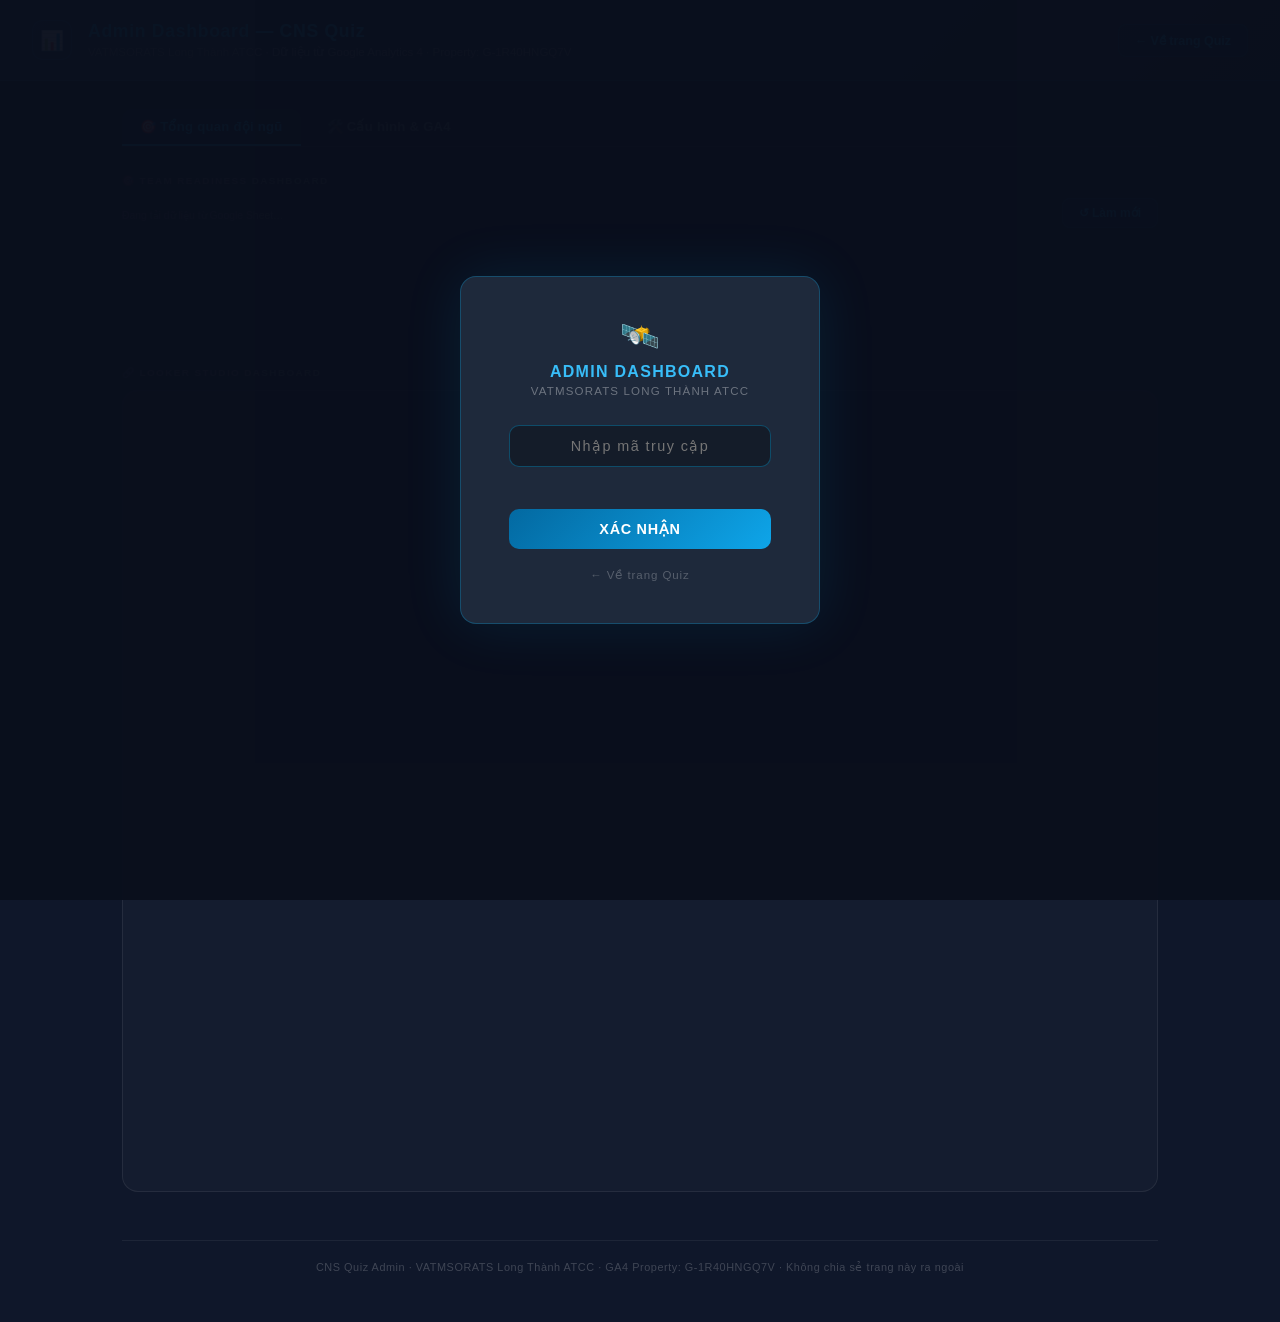
==== commit d13f3066: "chore: don dep repo (xoa backup + .knowns/Skill), viet lai README, redesign admin.html (tab + hash p" ====
--- a/admin.html
+++ b/admin.html
@@ -3,12 +3,22 @@
 <head>
   <meta charset="UTF-8">
   <meta name="viewport" content="width=device-width, initial-scale=1.0">
-  <title>Admin Dashboard — CNS Quiz VATMSORATS</title>
+  <title>📊 Admin Dashboard — CNS Quiz VATMSORATS</title>
+  <link rel="icon" type="image/png" sizes="32x32" href="logo/favicon-32.png">
+  <link rel="icon" type="image/png" sizes="16x16" href="logo/favicon-16.png">
+  <link rel="apple-touch-icon" href="logo/apple-touch-icon.png">
   <!-- Admin Access Control -->
   <script>
   (function() {
-    const PASS = 'longthanhtwr';
+    // [BẢO MẬT] Mật khẩu được hash SHA-256, không còn lưu plaintext trong source.
+    // Lưu ý: site tĩnh không có backend xác thực riêng, đây là lớp che chắn cơ bản
+    // chống xem qua loa View Source, KHÔNG phải bảo mật tuyệt đối.
+    const PASS_HASH = '9b609c5197f6df1ca73770f01ada9c866b2c3335746c2cc9a5a9278d3417ec5e';
     const KEY  = 'admin_auth';
+    async function sha256(text) {
+      const buf  = await crypto.subtle.digest('SHA-256', new TextEncoder().encode(text));
+      return Array.from(new Uint8Array(buf)).map(b => b.toString(16).padStart(2, '0')).join('');
+    }
     // Đã xác thực trong session này → vào luôn
     if (sessionStorage.getItem(KEY) === 'ok') return;
     // Tạo overlay
@@ -64,9 +74,10 @@
       </div>
     `;
     document.documentElement.appendChild(overlay);
-    function check() {
+    async function check() {
       const val = document.getElementById('auth-input').value.trim();
-      if (val === PASS) {
+      const valHash = await sha256(val);
+      if (valHash === PASS_HASH) {
         sessionStorage.setItem(KEY, 'ok');
         overlay.remove();
       } else {
@@ -317,6 +328,22 @@
       font-size: 0.68rem; color: rgba(255,255,255,0.2);
       text-align: center; letter-spacing: 0.05em;
     }
+
+    /* ── Tab toggle (Tổng quan / Cấu hình kỹ thuật) ── */
+    .admin-tabs {
+      display:flex; gap:8px; margin-bottom:24px;
+      border-bottom:1px solid rgba(255,255,255,0.07); padding-bottom:0;
+    }
+    .admin-tab-btn {
+      padding:10px 18px; border-radius:10px 10px 0 0; cursor:pointer;
+      background:transparent; border:none; border-bottom:2px solid transparent;
+      color:rgba(255,255,255,0.4); font-size:0.82rem; font-weight:700;
+      letter-spacing:.02em; transition:all .15s; font-family:inherit;
+    }
+    .admin-tab-btn:hover { color:rgba(255,255,255,0.7); background:rgba(255,255,255,0.03); }
+    .admin-tab-btn.active {
+      color:#00b9ff; border-bottom-color:#00b9ff; background:rgba(0,185,255,0.06);
+    }
   </style>
 </head>
 <body>
@@ -333,6 +360,14 @@
 
 <div class="container">
 
+  <!-- TAB TOGGLE -->
+  <div class="admin-tabs">
+    <button class="admin-tab-btn active" id="tabBtnOverview" onclick="switchAdminTab('overview')">🎯 Tổng quan đội ngũ</button>
+    <button class="admin-tab-btn" id="tabBtnConfig" onclick="switchAdminTab('config')">🛠️ Cấu hình &amp; GA4</button>
+  </div>
+
+  <!-- ═══ TAB: CẤU HÌNH KỸ THUẬT (Events reference, gợi ý biểu đồ Looker) ═══ -->
+  <div id="tabConfig" style="display:none">
 
   <!-- EVENTS REFERENCE -->
   <div class="section-label">📡 Custom Events đã tích hợp</div>
@@ -420,6 +455,11 @@
     </div>
   </div>
 
+  </div> <!-- /#tabConfig -->
+
+  <!-- ═══ TAB: TỔNG QUAN (Team Readiness + Looker Studio embed) ═══ -->
+  <div id="tabOverview">
+
   <!-- ═══════════════════════════════════════════════════
        TEAM READINESS DASHBOARD — dữ liệu từ Google Sheet
   ════════════════════════════════════════════════════ -->
@@ -444,15 +484,15 @@
     <div class="stats-row">
       <div class="stat-card">
         <div class="stat-num" id="rdTotal">—</div>
-        <div class="stat-label">Tổng lượt trả lời</div>
+        <div class="stat-label">📝 Tổng lượt trả lời</div>
       </div>
       <div class="stat-card">
         <div class="stat-num" id="rdModules">—</div>
-        <div class="stat-label">Module theo dõi</div>
+        <div class="stat-label">📚 Module theo dõi</div>
       </div>
       <div class="stat-card">
         <div class="stat-num" id="rdMastery">—</div>
-        <div class="stat-label">Thành thạo TB</div>
+        <div class="stat-label">🏆 Thành thạo TB</div>
       </div>
     </div>
 
@@ -502,6 +542,8 @@
     </iframe>
   </div>
 
+  </div> <!-- /#tabOverview -->
+
   <div class="footer">
     CNS Quiz Admin · VATMSORATS Long Thành ATCC · GA4 Property: G-1R40HNGQ7V · Không chia sẻ trang này ra ngoài
   </div>
@@ -509,8 +551,17 @@
 </div>
 
 <script>
+// ── Tab toggle: Tổng quan đội ngũ / Cấu hình & GA4 ───────
+function switchAdminTab(tab) {
+  const ov = tab === 'overview';
+  document.getElementById('tabOverview').style.display = ov ? 'block' : 'none';
+  document.getElementById('tabConfig').style.display    = ov ? 'none' : 'block';
+  document.getElementById('tabBtnOverview').classList.toggle('active', ov);
+  document.getElementById('tabBtnConfig').classList.toggle('active', !ov);
+}
+
 // ── Team Readiness Dashboard ─────────────────────────────
-const WEBHOOK_URL = 'https://script.google.com/macros/s/AKfycbwAGIiMLmAErHxDFGNbROgMocNOcoVpI67lh6DfnIEpTfvwsQzb2pF6ekFRs2JG-_KY5A/exec';
+const WEBHOOK_URL = 'https://script.google.com/macros/s/AKfycbyTHnhK8qMxpPUtaL8Ezvi3_iDcEVpb9vWFe6lV87IR5Tr68MPfjD9NruMJ77ylWQuUVg/exec';
 
 function masteryColor(pct) {
   if (pct >= 80) return '#10b981';
